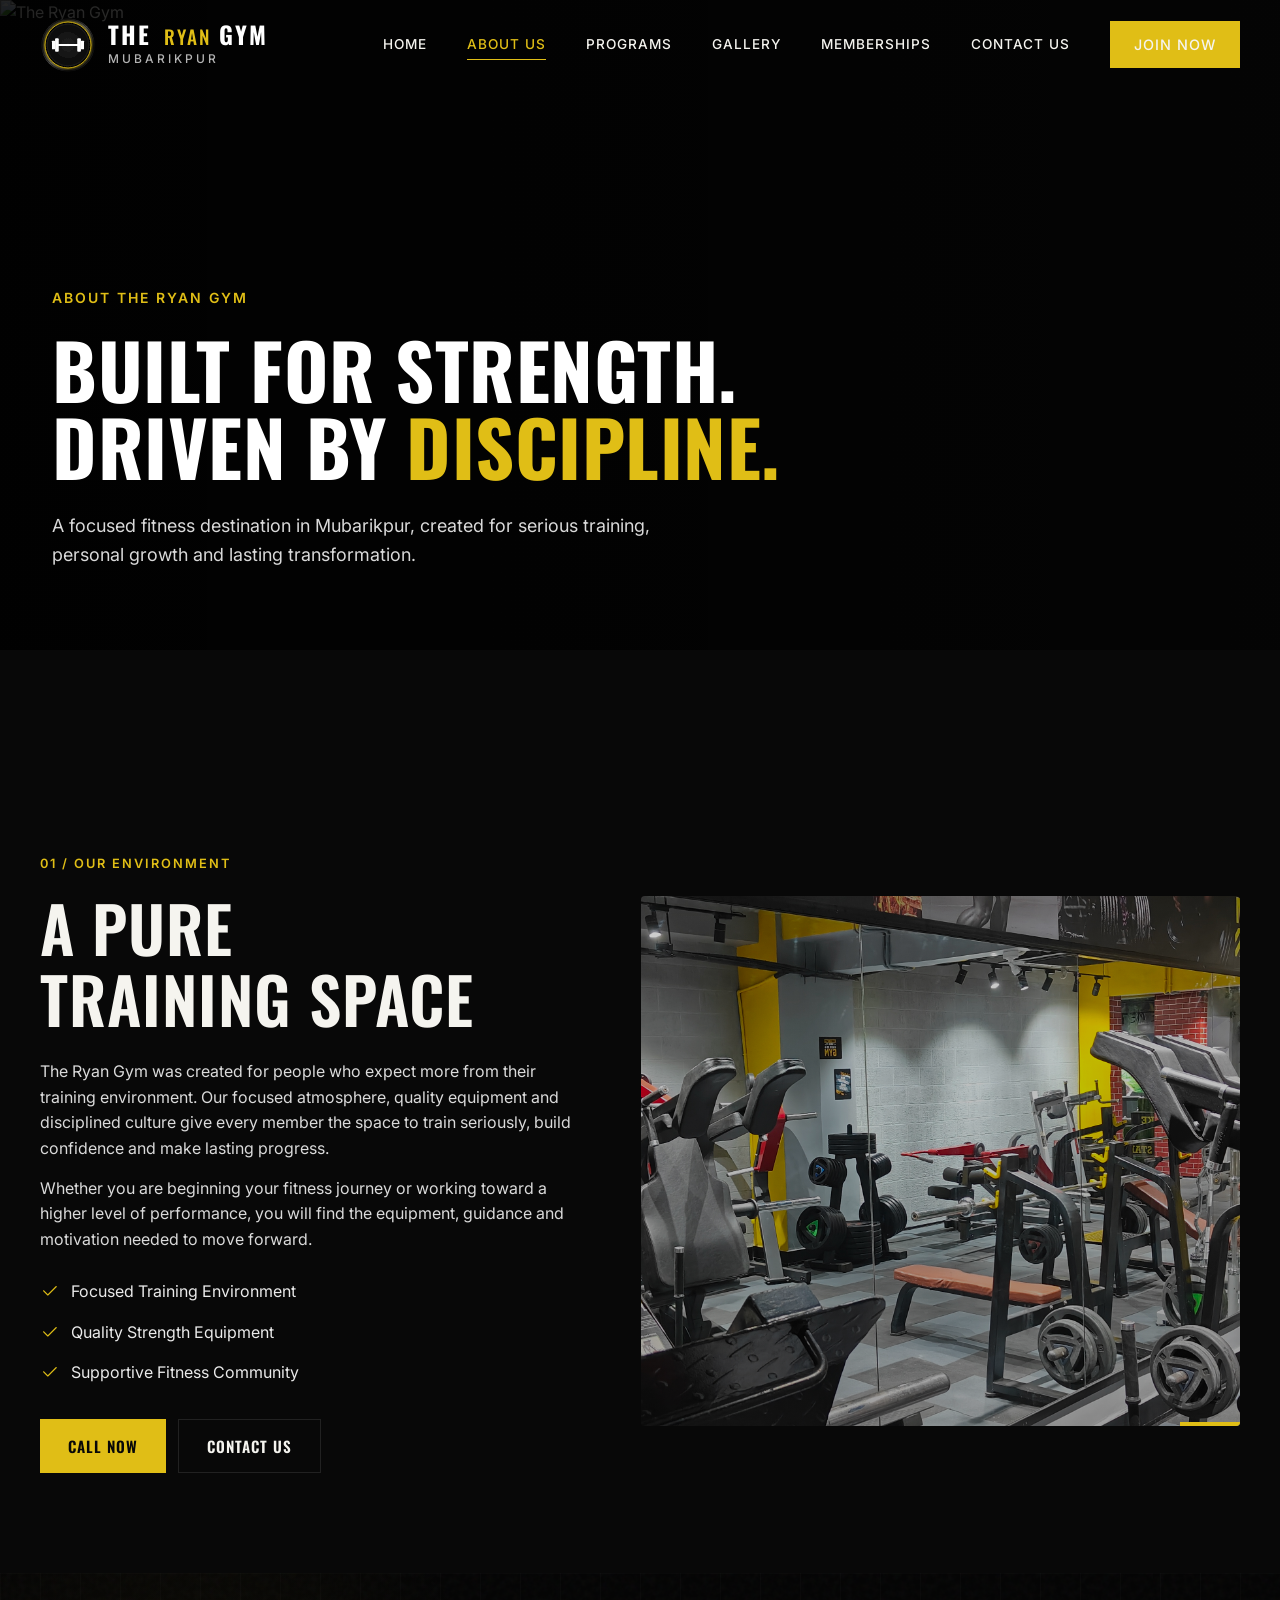
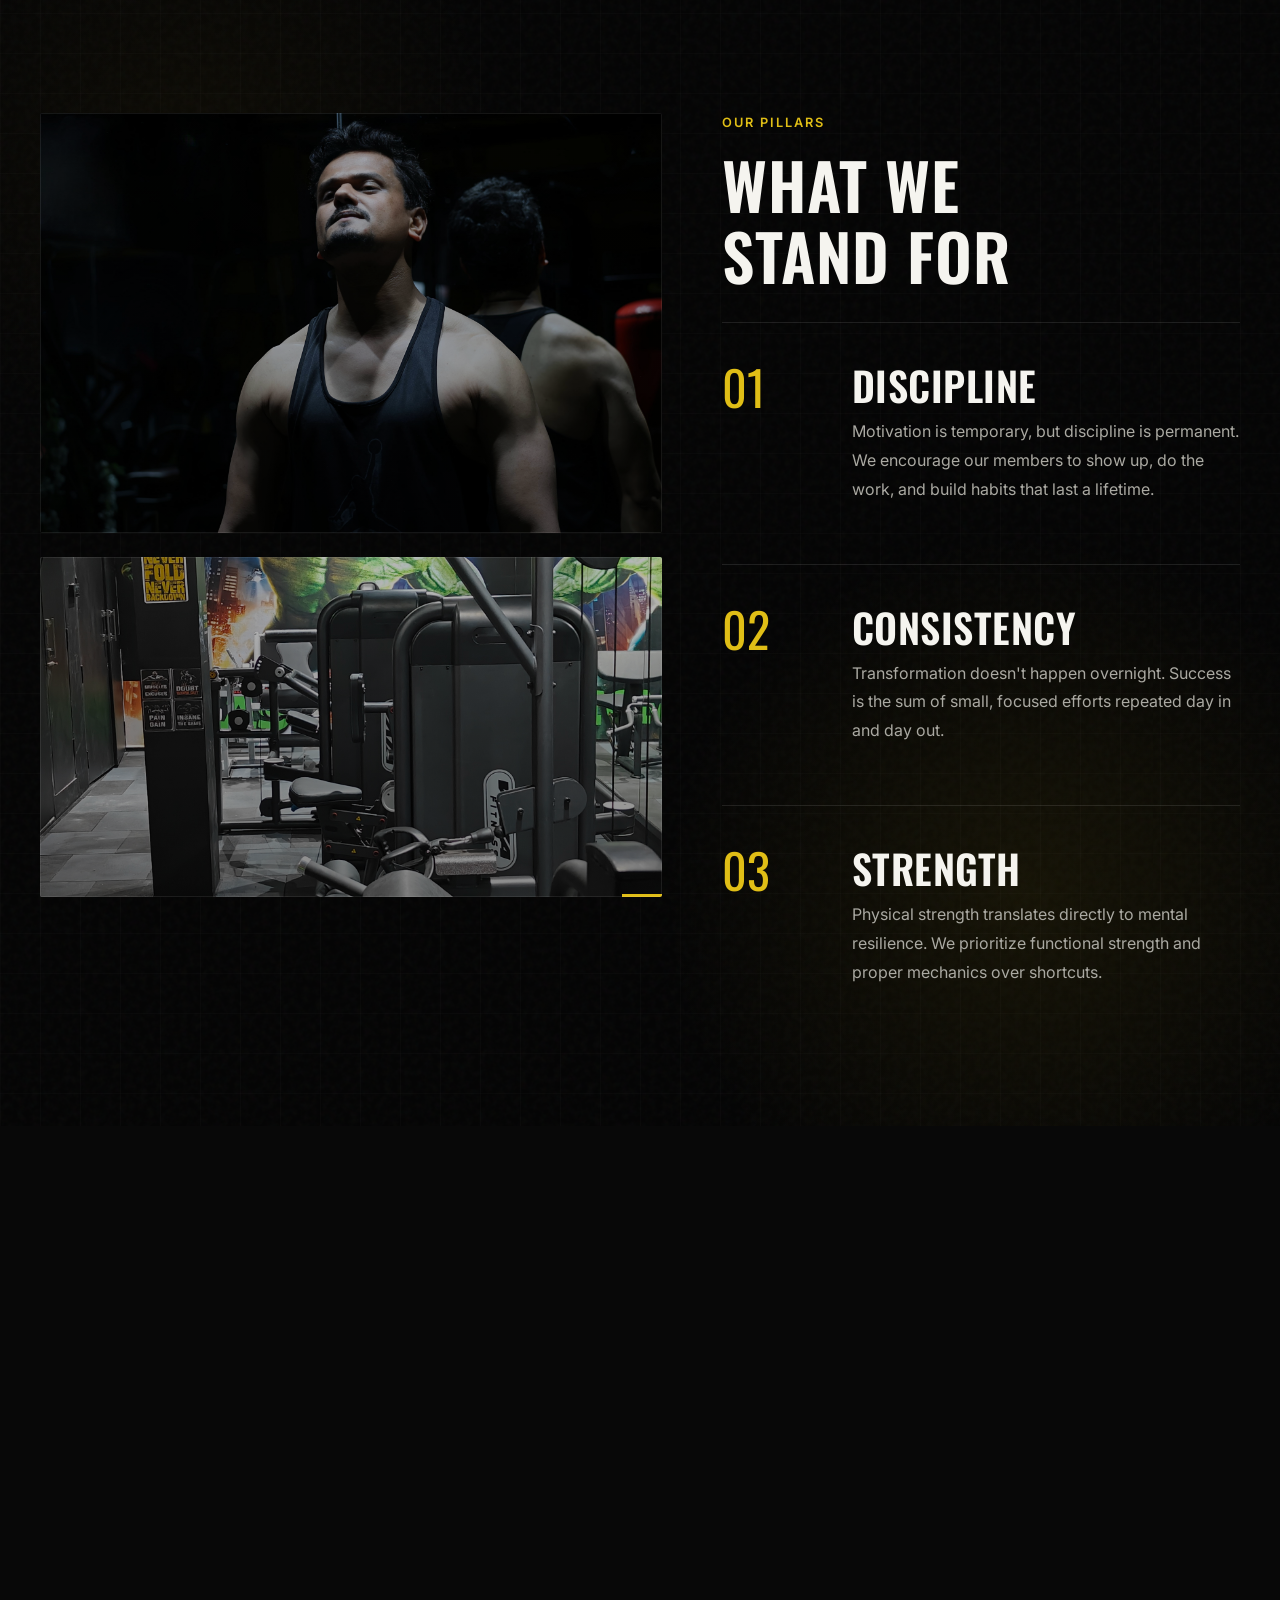
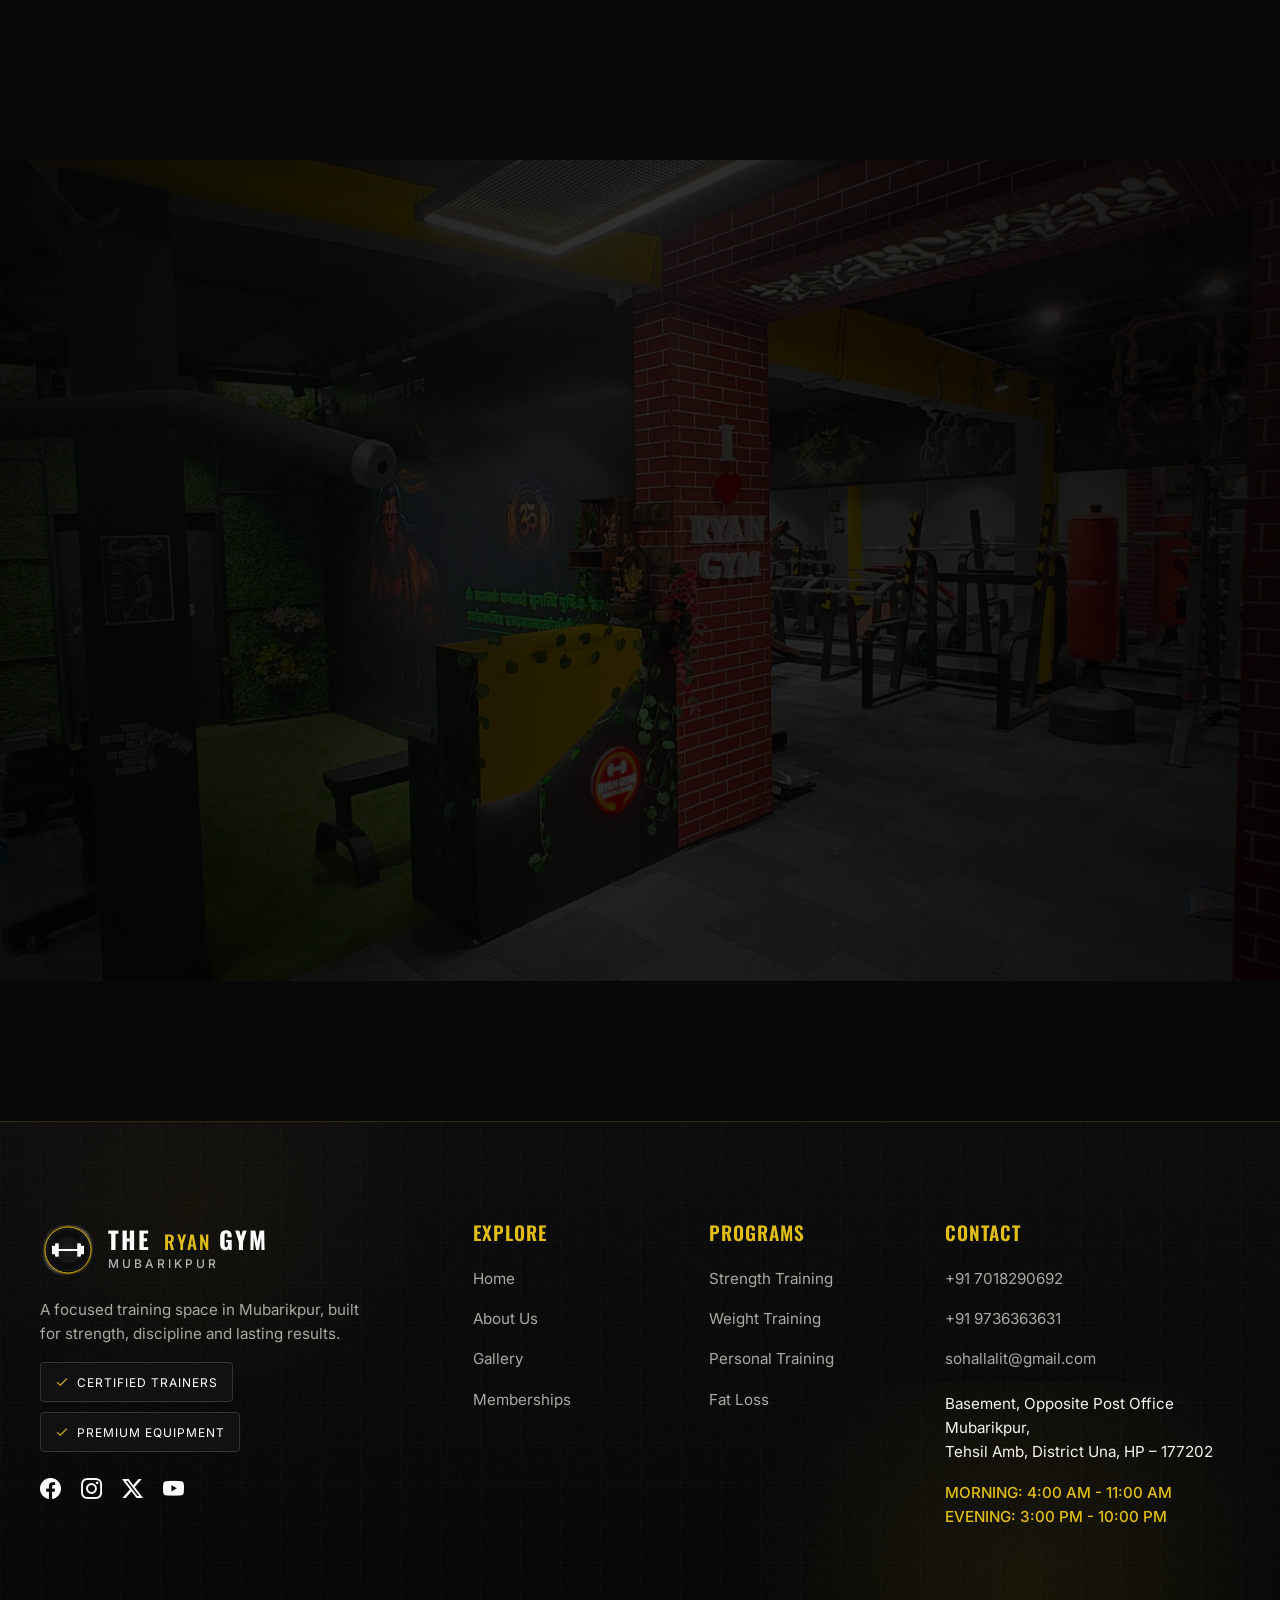
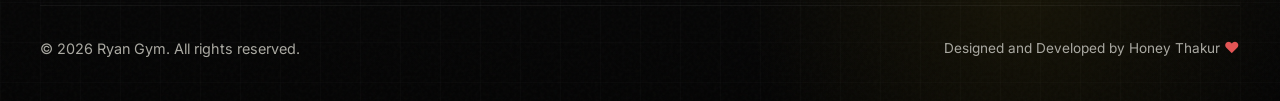
==== about.html @ 45529470 "Done" ====
<!DOCTYPE html>
<html lang="en">
<head>
  <meta charset="UTF-8">
  <meta name="viewport" content="width=device-width, initial-scale=1.0">
  <title>About Us | THE RYAN GYM</title>
  <meta name="description" content="Learn about THE RYAN GYM philosophy. We focus on discipline, strength, and providing the best training environment in Mubarikpur.">
  <link rel="stylesheet" href="css/style.css">
  <style>
    /* Intro Section Specifics */
    .intro-section {
      padding: 100px 0;
    }
    .intro-split {
      grid-template-columns: 47fr 53fr;
      gap: 70px;
    }
    .intro-label {
      display: inline-block;
      margin-bottom: 18px;
    }
    .intro-heading {
      margin-bottom: 26px;
    }
    .intro-p1 {
      margin-bottom: 14px;
      color: rgba(255,255,255,0.85);
      line-height: 1.6;
    }
    .intro-p2 {
      margin-bottom: 24px;
      color: rgba(255,255,255,0.85);
      line-height: 1.6;
    }
    .intro-features {
      display: flex;
      flex-direction: column;
      gap: 10px;
      margin-bottom: 30px;
    }
    .feature-item {
      display: flex;
      align-items: center;
      gap: 12px;
      color: #eaeaea;
      font-size: 1rem;
    }
    .feature-icon {
      color: var(--accent-yellow);
      font-size: 1.2rem;
    }
    .intro-cta {
      display: flex;
      gap: 12px;
    }
    .intro-cta .btn {
      padding: 14px 28px;
      font-size: 0.95rem;
    }
    
    .intro-image-wrapper {
      position: relative;
      width: 100%;
      height: 530px; /* Ensures visual balance with left content */
      border-radius: 4px;
      overflow: hidden;
    }
    .intro-image-overlay {
      position: absolute; top: 0; left: 0; width: 100%; height: 100%;
      background: linear-gradient(rgba(0,0,0,0.18), rgba(0,0,0,0.38));
      z-index: 1;
    }
    .intro-img {
      width: 100%; height: 100%;
      object-fit: cover;
      object-position: center;
      position: relative;
      z-index: 0;
    }
    .intro-image-accent {
      position: absolute; bottom: 0; right: 0;
      width: 60px; height: 4px;
      background: var(--accent-yellow);
      z-index: 2;
    }
    
    @media (max-width: 992px) {
      .intro-split { grid-template-columns: 1fr 1fr; gap: 40px; }
      .intro-image-wrapper { height: 400px; }
    }
    @media (max-width: 768px) {
      .intro-split { grid-template-columns: 1fr; }
      .intro-image-wrapper { height: 280px; }
      .intro-cta { flex-direction: column; }
      .intro-cta .btn { width: 100%; text-align: center; }
    }

    .phil-top-img { height: 420px; }
    .phil-bottom-img { height: 340px; }
    
    .timing-premium-panel {
      background: rgba(8, 8, 8, 0.65);
      backdrop-filter: blur(12px);
      -webkit-backdrop-filter: blur(12px);
      border: 1px solid rgba(255, 255, 255, 0.08);
      border-radius: 4px;
      padding: 80px 70px;
      text-align: center;
      box-shadow: 0 30px 60px rgba(0,0,0,0.8);
      position: relative;
    }
    .timing-premium-panel::before {
      content: '';
      position: absolute;
      top: 50%; left: 50%;
      transform: translate(-50%, -50%);
      width: 80%; height: 80%;
      background: radial-gradient(circle, rgba(234, 191, 38, 0.08) 0%, transparent 60%);
      pointer-events: none;
      z-index: -1;
    }
    
    @media (max-width: 992px) {
      .phil-top-img { height: 320px; }
      .phil-bottom-img { height: 260px; }
      .timing-premium-panel { padding: 60px 40px; }
    }
    @media (max-width: 768px) {
      .phil-top-img { height: 280px; }
      .phil-bottom-img { height: 240px; }
      .timing-premium-panel { padding: 45px 25px; }
    }
    
    .philosophy-list {
      display: flex;
      flex-direction: column;
      gap: 60px;
    }
    .phil-item {
      display: grid;
      grid-template-columns: 100px 1fr;
      gap: 30px;
      border-top: 1px solid var(--border-muted);
      padding-top: 40px;
    }
    .phil-number {
      font-family: var(--font-heading);
      font-size: 3rem;
      color: var(--accent-yellow);
      line-height: 1;
    }
    
    .timing-panel {
      background-color: var(--bg-elevated);
      padding: 60px;
      border: 1px solid var(--border-muted);
      text-align: center;
    }
    .timing-row {
      display: flex;
      justify-content: space-between;
      border-bottom: 1px solid rgba(255,255,255,0.05);
      padding: 20px 0;
      font-size: 1.2rem;
    }
    .timing-row:last-child { border-bottom: none; }
    
    
    
    
  </style>
  <link rel="stylesheet" href="https://cdn.jsdelivr.net/npm/bootstrap-icons@1.11.3/font/bootstrap-icons.min.css">
</head>
<body>

  <!-- Header -->
  <div id="site-header"></div>

    <!-- Page Hero -->
  <section class="page-hero">
    <img src="assets/images/gym-image-12.JPG" alt="The Ryan Gym" class="page-hero-bg" fetchpriority="high">
    <div class="page-hero-overlay"></div>
    <div class="container reveal page-hero-content">
      <span class="page-hero-label">ABOUT THE RYAN GYM</span>
      <h1 class="page-hero-heading">BUILT FOR STRENGTH.<br>DRIVEN BY <span style="color: var(--accent-yellow);">DISCIPLINE.</span></h1>
      <p class="page-hero-desc">A focused fitness destination in Mubarikpur, created for serious training, personal growth and lasting transformation.</p>
    </div>
  </section>

  <!-- Introduction Split -->
  <section class="section intro-section">
    <div class="container split-layout intro-split">
      <div class="split-content reveal">
        <span class="label-small intro-label">01 / OUR ENVIRONMENT</span>
        <h2 class="heading-lg intro-heading">A PURE<br>TRAINING SPACE</h2>
        <p class="text-body intro-p1">The Ryan Gym was created for people who expect more from their training environment. Our focused atmosphere, quality equipment and disciplined culture give every member the space to train seriously, build confidence and make lasting progress.</p>
        <p class="text-body intro-p2">Whether you are beginning your fitness journey or working toward a higher level of performance, you will find the equipment, guidance and motivation needed to move forward.</p>
        
        <div class="intro-features">
          <div class="feature-item"><i class="bi bi-check2 feature-icon"></i> Focused Training Environment</div>
          <div class="feature-item"><i class="bi bi-check2 feature-icon"></i> Quality Strength Equipment</div>
          <div class="feature-item"><i class="bi bi-check2 feature-icon"></i> Supportive Fitness Community</div>
        </div>
        
        <div class="intro-cta">
          <a href="tel:+917018290692" class="btn btn-primary">CALL NOW</a>
          <a href="contact.html" class="btn btn-outline">CONTACT US</a>
        </div>
      </div>
      <div class="split-image reveal reveal-delay-1 intro-image-wrapper">
        <div class="intro-image-overlay"></div>
        <img src="assets/images/gym-image-45.jpg" alt="The Ryan Gym Interior" class="editorial-img intro-img" loading="lazy">
        <div class="intro-image-accent"></div>
      </div>
    </div>
  </section>

  <!-- Philosophy -->
  <section class="section bg-secondary" style="position: relative; overflow: hidden; background-color: #030303;">
    <!-- Abstract Animated Background -->
    <div class="footer-bg-anim" style="z-index: 0;">
      <div class="footer-glow-1"></div>
      <div class="footer-glow-2"></div>
      <div class="footer-grid-overlay"></div>
      <div class="footer-noise"></div>
    </div>
    <div class="container" style="position: relative; z-index: 10;">
      <div class="split-layout reverse">
        <div class="split-content reveal">
          <span class="label-small">OUR PILLARS</span>
          <h2 class="heading-lg">WHAT WE<br>STAND FOR</h2>
          
          <div class="philosophy-list">
            <div class="phil-item">
              <div class="phil-number">01</div>
              <div>
                <h3 class="heading-md" style="margin-bottom: 10px;">DISCIPLINE</h3>
                <p class="text-body">Motivation is temporary, but discipline is permanent. We encourage our members to show up, do the work, and build habits that last a lifetime.</p>
              </div>
            </div>
            
            <div class="phil-item">
              <div class="phil-number">02</div>
              <div>
                <h3 class="heading-md" style="margin-bottom: 10px;">CONSISTENCY</h3>
                <p class="text-body">Transformation doesn't happen overnight. Success is the sum of small, focused efforts repeated day in and day out.</p>
              </div>
            </div>
            
            <div class="phil-item">
              <div class="phil-number">03</div>
              <div>
                <h3 class="heading-md" style="margin-bottom: 10px;">STRENGTH</h3>
                <p class="text-body">Physical strength translates directly to mental resilience. We prioritize functional strength and proper mechanics over shortcuts.</p>
              </div>
            </div>
          </div>
        </div>
        
        <div class="split-image reveal reveal-delay-1" style="align-self: start; display: flex; flex-direction: column; gap: 24px;">
          <!-- Top Image -->
          <div class="phil-top-img" style="position: relative; border-radius: 2px; overflow: hidden; width: 100%;">
            <div style="position: absolute; top: 0; left: 0; width: 100%; height: 100%; background: linear-gradient(rgba(0, 0, 0, 0.28), rgba(0, 0, 0, 0.45)); z-index: 1;"></div>
            <img src="assets/images/gym-image-30.jpg" alt="Member Training" style="width: 100%; height: 100%; object-fit: cover; object-position: center 20%; position: absolute; top: 0; left: 0; z-index: 0;">
            <!-- Subtle accent border -->
            <div style="position: absolute; top: 0; left: 0; width: 100%; height: 100%; border: 1px solid rgba(255,255,255,0.08); z-index: 2; pointer-events: none;"></div>
          </div>
          
          <!-- Bottom Image -->
          <div class="phil-bottom-img" style="position: relative; border-radius: 2px; overflow: hidden; width: 100%;">
            <div style="position: absolute; top: 0; left: 0; width: 100%; height: 100%; background: linear-gradient(rgba(0, 0, 0, 0.28), rgba(0, 0, 0, 0.45)); z-index: 1;"></div>
            <img src="assets/images/gym-image-68.jpg" alt="Premium Gym Equipment" style="width: 100%; height: 100%; object-fit: cover; object-position: center; position: absolute; top: 0; left: 0; z-index: 0;">
            <!-- Subtle accent line -->
            <div style="position: absolute; bottom: 0; right: 0; width: 40px; height: 3px; background: var(--accent-yellow); z-index: 2;"></div>
            <!-- Subtle accent border -->
            <div style="position: absolute; top: 0; left: 0; width: 100%; height: 100%; border: 1px solid rgba(255,255,255,0.08); z-index: 2; pointer-events: none;"></div>
          </div>
        </div>
      </div>
    </div>
  </section>

  <!-- Environment -->
  <section class="section">
    <div class="container split-layout">
      <div class="split-image reveal">
        <img src="assets/images/gym-image-53.jpg" alt="Equipment and Environment" class="editorial-img" loading="lazy">
      </div>
      <div class="split-content reveal reveal-delay-1">
        <span class="label-small">THE FACILITY</span>
        <h2 class="heading-lg">BUILT FOR<br>RESULTS</h2>
        <p class="text-body">Whether you are a beginner learning the basics or an experienced athlete pushing your limits, you will find the right support, heavy-duty equipment, and respect here.</p>
        <p class="text-body">Our floors are organized intuitively to separate heavy lifting zones from cardio and functional areas, ensuring you always have the space you need to execute your routine.</p>
      </div>
    </div>
  </section>

  <!-- Timings & Contact -->
  <section class="section" style="position: relative; padding: 120px 0; overflow: hidden; display: flex; align-items: center;">
    <!-- Cinematic Background -->
    <div style="position: absolute; top: 0; left: 0; width: 100%; height: 100%; z-index: 0;">
      <div style="position: absolute; top: 0; left: 0; width: 100%; height: 100%; background: linear-gradient(90deg, rgba(0, 0, 0, 0.85) 0%, rgba(0, 0, 0, 0.65) 50%, rgba(0, 0, 0, 0.85) 100%), rgba(0,0,0,0.45); z-index: 1;"></div>
      <img src="assets/images/gym-image-60.jpg" alt="Ryan Gym Atmosphere" style="width: 100%; height: 100%; object-fit: cover; object-position: center; position: relative; z-index: 0;">
    </div>
    
    <div class="container reveal" style="position: relative; z-index: 10; max-width: 850px;">
      <div class="timing-premium-panel">
        <span class="label-small" style="color: var(--accent-yellow); margin-bottom: 16px; display: inline-block;">VISIT US</span>
        <h2 class="heading-lg" style="color: #ffffff; margin-bottom: 45px; text-transform: uppercase;">OPENING HOURS</h2>
        
        <div style="max-width: 540px; margin: 0 auto 45px;">
          <div class="timing-row" style="border-bottom: 1px solid rgba(255,255,255,0.12); padding: 22px 0;">
            <span style="color: rgba(255,255,255,0.7); font-size: 0.95rem; font-weight: 500; letter-spacing: 1.5px; text-transform: uppercase;">MORNING SESSION</span>
            <span style="font-family: var(--font-heading); color: #ffffff; font-size: 1.35rem; letter-spacing: 1px; font-weight: 600;">4:00 AM — 11:00 AM</span>
          </div>
          <div class="timing-row" style="border-bottom: none; padding: 22px 0;">
            <span style="color: rgba(255,255,255,0.7); font-size: 0.95rem; font-weight: 500; letter-spacing: 1.5px; text-transform: uppercase;">EVENING SESSION</span>
            <span style="font-family: var(--font-heading); color: #ffffff; font-size: 1.35rem; letter-spacing: 1px; font-weight: 600;">3:00 PM — 10:00 PM</span>
          </div>
        </div>
        
        <div style="display: flex; gap: 16px; justify-content: center; flex-wrap: wrap;">
          <a href="contact.html" class="btn btn-primary" style="text-transform: uppercase; padding: 15px 32px;">GET DIRECTIONS</a>
          <a href="tel:+917018290692" class="btn btn-outline" style="text-transform: uppercase; padding: 15px 32px;">CALL NOW</a>
        </div>
      </div>
    </div>
  </section>

  <!-- Footer -->
  <div id="site-footer" style="margin-top: 140px;"></div>

  <script src="js/script.js"></script>
  <script src="assets/js/layout.js"></script>
</body>
</html>
---- css/style.css ----
@import url('https://fonts.googleapis.com/css2?family=Inter:wght@300;400;500;600&family=Oswald:wght@500;600;700&display=swap');

:root {
  /* Premium Dark Palette */
  --bg-primary: #080808;
  --bg-secondary: #111111;
  --bg-elevated: #181818;
  
  --accent-yellow: #E0BE16;
  --accent-yellow-hover: #c4a613;
  
  --text-primary: #F5F4EF;
  --text-secondary: #AAA9A2;
  
  --border-muted: rgba(255, 255, 255, 0.10);
  
  /* Typography */
  --font-heading: 'Oswald', sans-serif;
  --font-body: 'Inter', sans-serif;
  
  /* Spacing */
  --container-width: 1400px; /* Wider for editorial feel */
  --header-height: 90px;
  
  /* Transitions */
  --transition-fast: 0.2s ease;
  --transition-normal: 0.4s cubic-bezier(0.25, 1, 0.5, 1); /* Smoother premium feel */
  --transition-slow: 0.8s cubic-bezier(0.25, 1, 0.5, 1);
}

/* Reset */
* { margin: 0; padding: 0; box-sizing: border-box; }
html { scroll-behavior: smooth; }

body {
  font-family: var(--font-body);
  background-color: var(--bg-primary);
  color: var(--text-primary);
  line-height: 1.6;
  -webkit-font-smoothing: antialiased;
  -moz-osx-font-smoothing: grayscale;
  overflow-x: hidden;
}

h1, h2, h3, h4, h5, h6 {
  font-family: var(--font-heading);
  text-transform: uppercase;
  line-height: 1.1;
  font-weight: 600;
  letter-spacing: 0.5px;
}

a { text-decoration: none; color: inherit; transition: color var(--transition-fast); }
ul { list-style: none; }
img { max-width: 100%; display: block; }

/* Layout Utilities */
.container {
  max-width: var(--container-width);
  margin: 0 auto;
  padding: 0 40px;
}
@media (max-width: 768px) { .container { padding: 0 24px; } }

.section { padding: 140px 0; }
@media (max-width: 768px) { .section { padding: 80px 0; } }

.bg-secondary { background-color: var(--bg-secondary); }
.bg-elevated { background-color: var(--bg-elevated); }

.text-accent { color: var(--accent-yellow); }

/* Typography Hierarchy */
.heading-xl { font-size: 6rem; letter-spacing: 1px; }
.heading-lg { font-size: 4rem; letter-spacing: 1px; margin-bottom: 2rem; }
.heading-md { font-size: 2.5rem; margin-bottom: 1.5rem; }
.heading-sm { font-size: 1.5rem; margin-bottom: 1rem; color: var(--accent-yellow); letter-spacing: 1px; }

.text-lead { font-size: 1.2rem; color: var(--text-secondary); max-width: 600px; margin-bottom: 2rem; line-height: 1.8; }
.text-body { font-size: 1rem; color: var(--text-secondary); line-height: 1.8; }

.label-small {
  font-family: var(--font-body);
  font-size: 0.8rem;
  text-transform: uppercase;
  letter-spacing: 2px;
  color: var(--accent-yellow);
  display: block;
  margin-bottom: 1rem;
  font-weight: 600;
}

@media (max-width: 992px) {
  .heading-xl { font-size: 4.5rem; }
  .heading-lg { font-size: 3rem; }
}
@media (max-width: 768px) {
  .heading-xl { font-size: 3.5rem; }
  .heading-lg { font-size: 2.5rem; }
  .heading-md { font-size: 2rem; }
}

/* Editorial Split Layout */
.split-layout {
  display: grid;
  grid-template-columns: 1fr 1.2fr; /* Asymmetric */
  gap: 60px;
  align-items: center;
}
.split-layout.reverse { grid-template-columns: 1.2fr 1fr; }
.split-layout.reverse .split-content { order: 2; }
.split-layout.reverse .split-image { order: 1; }

@media (max-width: 992px) {
  .split-layout, .split-layout.reverse {
    grid-template-columns: 1fr;
    gap: 40px;
  }
  .split-layout.reverse .split-content,
  .split-layout.reverse .split-image { order: initial; }
}

.editorial-img {
  width: 100%;
  height: 100%;
  object-fit: cover;
  border-radius: 0; /* Sharp, premium feel */
}

/* Buttons */
.btn {
  display: inline-flex;
  align-items: center;
  justify-content: center;
  padding: 16px 36px;
  font-family: var(--font-heading);
  font-size: 1.1rem;
  font-weight: 600;
  text-transform: uppercase;
  letter-spacing: 1px;
  cursor: pointer;
  transition: all var(--transition-fast);
  border: none;
  border-radius: 0; /* Sharp edges */
}

.btn-primary {
  background-color: var(--accent-yellow);
  color: var(--bg-primary);
}
.btn-primary:hover {
  background-color: var(--accent-yellow-hover);
  transform: translateY(-2px);
}

.btn-outline {
  background-color: transparent;
  color: var(--text-primary);
  border: 1px solid var(--border-muted);
}
.btn-outline:hover {
  border-color: var(--accent-yellow);
  color: var(--accent-yellow);
}

.btn-link {
  display: inline-flex;
  align-items: center;
  font-family: var(--font-heading);
  font-size: 1.1rem;
  text-transform: uppercase;
  color: var(--text-primary);
  letter-spacing: 1px;
  position: relative;
  padding-bottom: 5px;
}
.btn-link::after {
  content: '';
  position: absolute;
  bottom: 0; left: 0; width: 0; height: 1px;
  background-color: var(--accent-yellow);
  transition: width var(--transition-normal);
}
.btn-link:hover { color: var(--accent-yellow); }
.btn-link:hover::after { width: 100%; }

/* Header */
.header {
  position: fixed;
  top: 0; left: 0; width: 100%; height: var(--header-height);
  z-index: 1000;
  transition: background-color var(--transition-normal), border-bottom var(--transition-normal);
  background-color: transparent;
  border-bottom: 1px solid transparent;
}
.header.scrolled {
  background-color: var(--bg-secondary);
  border-bottom: 1px solid var(--border-muted);
}

.header .container {
  display: flex; justify-content: space-between; align-items: center; height: 100%;
}

.logo {
  font-family: var(--font-heading);
  font-size: 1.8rem;
  color: var(--text-primary);
  letter-spacing: 2px;
}
.logo span { color: var(--text-secondary); font-weight: 500; font-size: 1.2rem; margin-left: 5px; }

.nav-links { display: flex; gap: 2.5rem; align-items: center; }
.nav-links a {
  font-family: var(--font-body);
  font-size: 0.85rem;
  font-weight: 500;
  text-transform: uppercase;
  letter-spacing: 1px;
  color: var(--text-primary);
  position: relative;
  transition: color var(--transition-fast);
}
.nav-links a:hover, .nav-links a.active { color: var(--accent-yellow); }
.nav-links a::after {
  content: ''; position: absolute; bottom: -5px; left: 0; width: 0; height: 1px;
  background-color: var(--accent-yellow); transition: width var(--transition-fast);
}
.nav-links a.active::after, .nav-links a:not(.btn):hover::after { width: 100%; }
.nav-links a.btn::after { display: none; }

/* Mobile Menu Icon */
.hamburger {
  display: none;
  background: none; border: none; cursor: pointer; padding: 10px;
}
.hamburger-line {
  display: block; width: 25px; height: 2px; background-color: #fff; margin: 5px 0; transition: all 0.3s ease;
}

/* Header & Logo specific overrides (Shared) */
.header.scrolled {
  background-image: linear-gradient(rgba(8,8,8,0.96), rgba(8,8,8,0.96)), url('../assets/images/gym-image-80.jpg');
  background-size: cover;
  background-position: center;
  border-bottom: 1px solid rgba(224, 190, 22, 0.1); /* Subtle yellow hint */
}

.logo {
  display: flex;
  align-items: center;
  gap: 12px;
}
.logo-badge {
  width: 56px;
  height: 56px;
  object-fit: contain;
}
.logo-text-wrapper {
  display: flex;
  flex-direction: column;
  justify-content: center;
}
.logo-text {
  font-size: 1.5rem;
  letter-spacing: 2px;
  font-weight: 700;
  color: #FFF;
  text-transform: uppercase;
  line-height: 1.1;
}
.logo-text span {
  color: var(--accent-yellow);
}
.logo-subtext {
  font-family: var(--font-body);
  font-size: 0.75rem;
  color: #b3b3b3;
  letter-spacing: 3px;
  text-transform: uppercase;
  font-weight: 500;
  margin-top: 2px;
}

@media (max-width: 992px) {
  .logo-badge { width: 50px; height: 50px; }
  .logo-text { font-size: 1.3rem; }
  .logo-subtext { font-size: 0.7rem; }
}
@media (max-width: 576px) {
  .logo-badge { width: 46px; height: 46px; }
  .logo-text { font-size: 1.1rem; }
  .logo-subtext { font-size: 0.65rem; }
}

@media (max-width: 1024px) {
  .nav-links {
    position: fixed; top: 0; right: -100%; width: 100%; max-width: 400px; height: 100vh;
    background-color: var(--bg-secondary); border-left: 1px solid var(--border-muted);
    flex-direction: column; justify-content: center; align-items: flex-start; padding: 40px;
    transition: right var(--transition-normal);
  }
  .nav-links.active { right: 0; }
  .hamburger { display: block; }
  .hamburger.active .line1 { transform: rotate(45deg) translate(5px, 5px); }
  .hamburger.active .line2 { opacity: 0; }
  .hamburger.active .line3 { transform: rotate(-45deg) translate(5px, -5px); }
}

/* Animations */
@media (prefers-reduced-motion: no-preference) {
  .reveal {
    opacity: 0;
    transform: translateY(30px);
    transition: opacity var(--transition-slow), transform var(--transition-slow);
  }
  .reveal.active { opacity: 1; transform: translateY(0); }
  
  .reveal-delay-1 { transition-delay: 0.1s; }
  .reveal-delay-2 { transition-delay: 0.2s; }
  .reveal-delay-3 { transition-delay: 0.3s; }
}

/* Footer */
/* Footer */
.footer {
  position: relative;
  overflow: hidden;
  padding: 100px 0 40px;
  border-top: 1px solid rgba(224, 190, 22, 0.2);
  background: linear-gradient(to bottom, #0a0a0a, #030303);
}

/* Animated Abstract Background */
.footer-bg-anim {
  position: absolute;
  top: 0; left: 0; width: 100%; height: 100%;
  z-index: 1;
  pointer-events: none;
}
.footer-glow-1 {
  position: absolute;
  bottom: -15%; right: -10%;
  width: 60%; height: 70%;
  background: radial-gradient(circle, rgba(224, 190, 22, 0.08) 0%, transparent 65%);
  animation: glowMove1 18s ease-in-out infinite alternate;
}
.footer-glow-2 {
  position: absolute;
  top: -15%; left: -10%;
  width: 50%; height: 60%;
  background: radial-gradient(circle, rgba(160, 130, 20, 0.06) 0%, transparent 65%);
  animation: glowMove2 22s ease-in-out infinite alternate;
}
.footer-grid-overlay {
  position: absolute;
  top: 0; left: 0; width: 100%; height: 100%;
  background-image: linear-gradient(rgba(255, 255, 255, 0.015) 1px, transparent 1px),
                    linear-gradient(90deg, rgba(255, 255, 255, 0.015) 1px, transparent 1px);
  background-size: 40px 40px;
}
.footer-noise {
  position: absolute;
  top: 0; left: 0; width: 100%; height: 100%;
  background: url('data:image/svg+xml;utf8,<svg viewBox="0 0 200 200" xmlns="http://www.w3.org/2000/svg"><filter id="noiseFilter"><feTurbulence type="fractalNoise" baseFrequency="0.85" numOctaves="3" stitchTiles="stitch"/></filter><rect width="100%" height="100%" filter="url(%23noiseFilter)" opacity="0.04"/></svg>');
  opacity: 0.8;
}
.footer-vignette {
  position: absolute;
  top: 0; left: 0; width: 100%; height: 100%;
  background: radial-gradient(circle at center, transparent 30%, rgba(0,0,0,0.85) 100%);
}

@keyframes glowMove1 {
  0% { transform: translate(0, 0) scale(1); opacity: 0.7; }
  50% { transform: translate(-10%, -10%) scale(1.1); opacity: 1; }
  100% { transform: translate(-20%, 5%) scale(0.95); opacity: 0.8; }
}
@keyframes glowMove2 {
  0% { transform: translate(0, 0) scale(0.9); opacity: 0.6; }
  50% { transform: translate(10%, 15%) scale(1.05); opacity: 0.9; }
  100% { transform: translate(20%, -5%) scale(1); opacity: 0.7; }
}

@media (prefers-reduced-motion: reduce) {
  .footer-glow-1, .footer-glow-2 {
    animation: none !important;
  }
}
.footer-grid {
  display: grid; grid-template-columns: 2fr 1fr 1fr 1.5fr; gap: 40px; margin-bottom: 60px;
  position: relative; z-index: 2;
}
.footer-col h4 { font-size: 1.2rem; color: var(--accent-yellow); margin-bottom: 1.5rem; letter-spacing: 1px; }
.footer-col p, .footer-col a {
  color: var(--text-secondary); font-size: 0.95rem; margin-bottom: 1rem; display: block; line-height: 1.6;
}
.footer-col a:hover { color: var(--accent-yellow); }

.footer-desc {
  font-size: 16px;
  line-height: 1.65;
  color: #b3b3b3;
  max-width: 320px;
  margin-top: 18px;
  margin-bottom: 22px;
}

/* Trust Badges */
.footer-badges {
  display: flex;
  flex-wrap: wrap;
  gap: 10px;
  margin-bottom: 26px;
}
.footer-badge {
  display: inline-flex;
  align-items: center;
  gap: 8px;
  padding: 0 14px;
  height: 40px;
  background: #111111;
  border: 1px solid #333333;
  border-radius: 4px;
  font-size: 0.75rem;
  color: #fff;
  text-transform: uppercase;
  letter-spacing: 1px;
  transition: all 0.25s ease;
}
.footer-badge:hover {
  border-color: var(--accent-yellow);
  transform: translateY(-2px);
}
.footer-badge svg {
  width: 14px;
  height: 14px;
  fill: var(--accent-yellow);
}

/* Social Icons */
.footer-socials {
  display: flex;
  align-items: center;
  gap: 20px;
  margin-top: 24px;
}

.footer-socials a {
  display: inline-flex;
  align-items: center;
  justify-content: center;
  color: #ffffff;
  text-decoration: none;
  line-height: 1;
  transition: color 0.25s ease, transform 0.25s ease;
}

.footer-socials i {
  font-size: 21px;
  line-height: 1;
  font-style: normal;
}

.footer-socials a:hover {
  color: var(--primary-yellow, #e9c400);
  transform: translateY(-2px);
}

/* Footer Bottom */
.footer-bottom {
  position: relative; z-index: 2;
  border-top: 1px solid rgba(255,255,255,0.05); padding-top: 30px;
  display: flex; justify-content: space-between; align-items: center; color: var(--text-secondary); font-size: 0.9rem;
}
.footer-bottom p { margin-bottom: 0; }
.dev-credit {
  font-size: 0.85rem;
  color: var(--text-secondary);
}
.dev-credit .heart {
  color: #e25555;
  font-size: 0.95rem;
}

@media (max-width: 992px) {
  .footer-grid { grid-template-columns: 1fr 1fr; }
}
@media (max-width: 576px) {
  .footer-grid { grid-template-columns: 1fr; }
  .footer-bottom { flex-direction: column; gap: 15px; text-align: center; }
}

/* GLOBAL INNER PAGE HERO */
.page-hero {
  position: relative;
  min-height: 650px;
  display: flex;
  align-items: flex-end;
  padding-top: calc(90px + 75px);
  padding-bottom: 80px;
  margin-bottom: 100px;
}
.page-hero-bg {
  position: absolute;
  top: 0; left: 0; width: 100%; height: 100%;
  object-fit: cover;
  object-position: center;
  z-index: -2;
}
.page-hero-overlay {
  position: absolute;
  top: 0; left: 0; width: 100%; height: 100%;
  background: linear-gradient(90deg, rgba(0, 0, 0, 0.86) 0%, rgba(0, 0, 0, 0.72) 48%, rgba(0, 0, 0, 0.48) 100%);
  z-index: -1;
}
.page-hero .container {
  padding-left: 52px;
  padding-right: 52px;
}
.page-hero-content {
  max-width: 950px;
  margin: 0;
}
.page-hero-label {
  color: var(--accent-yellow);
  text-transform: uppercase;
  font-size: 14px;
  letter-spacing: 2px;
  margin-bottom: 20px;
  display: inline-block;
  font-weight: 600;
}
.page-hero-heading {
  font-size: 76px;
  line-height: 1.02;
  margin-bottom: 26px;
  font-family: var(--font-heading);
  text-transform: uppercase;
  font-weight: 700;
  color: #fff;
}
.page-hero-desc {
  max-width: 620px;
  color: rgba(255,255,255,0.85);
  font-size: 18px;
  line-height: 1.65;
}

@media (max-width: 992px) {
  .page-hero {
    min-height: 530px;
    padding-top: calc(90px + 60px);
  }
  .page-hero .container {
    padding-left: 36px;
    padding-right: 36px;
  }
  .page-hero-heading { font-size: 56px; line-height: 1.05; }
}

@media (max-width: 768px) {
  .page-hero {
    min-height: 470px;
    padding-top: calc(70px + 45px);
    padding-bottom: 50px;
  }
  .page-hero .container {
    padding-left: 20px;
    padding-right: 20px;
  }
  .page-hero-heading { font-size: 40px; line-height: 1.08; }
  .page-hero-overlay {
    background: linear-gradient(rgba(0, 0, 0, 0.76), rgba(0, 0, 0, 0.82));
  }
}
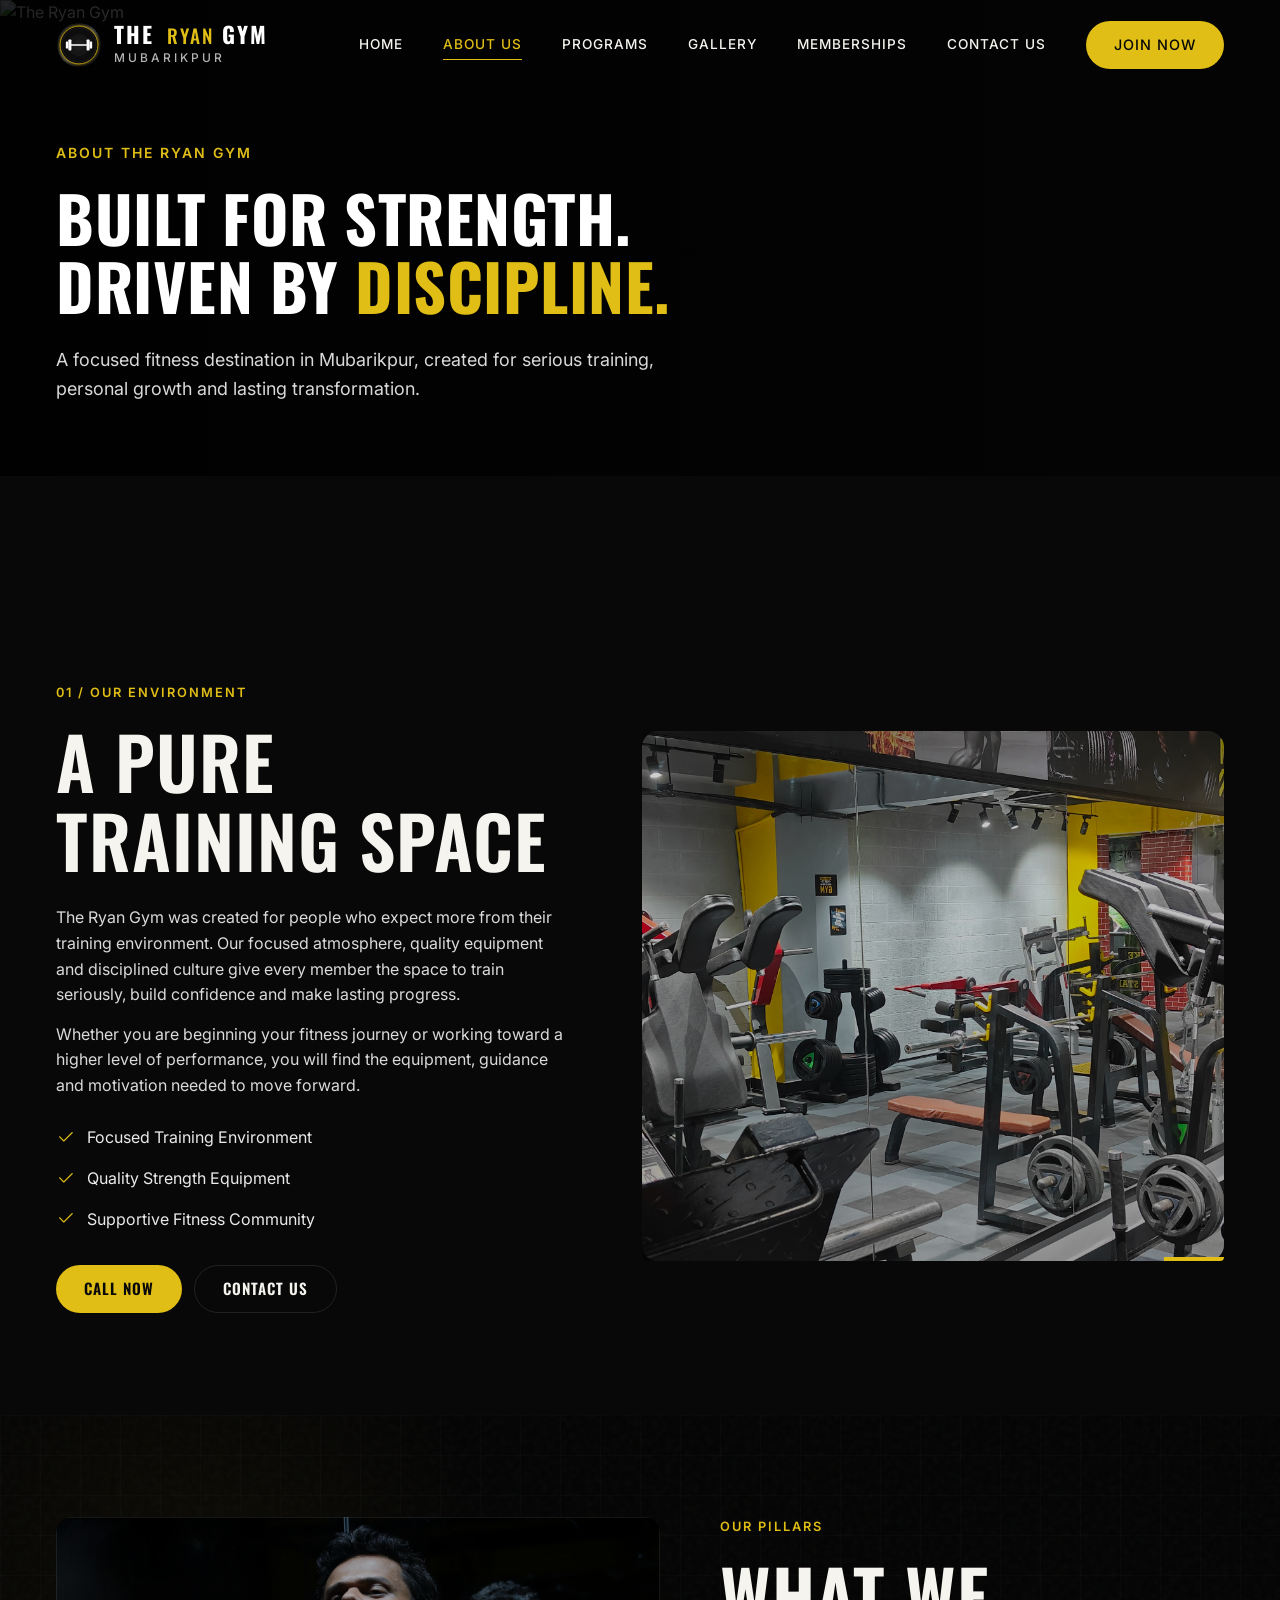
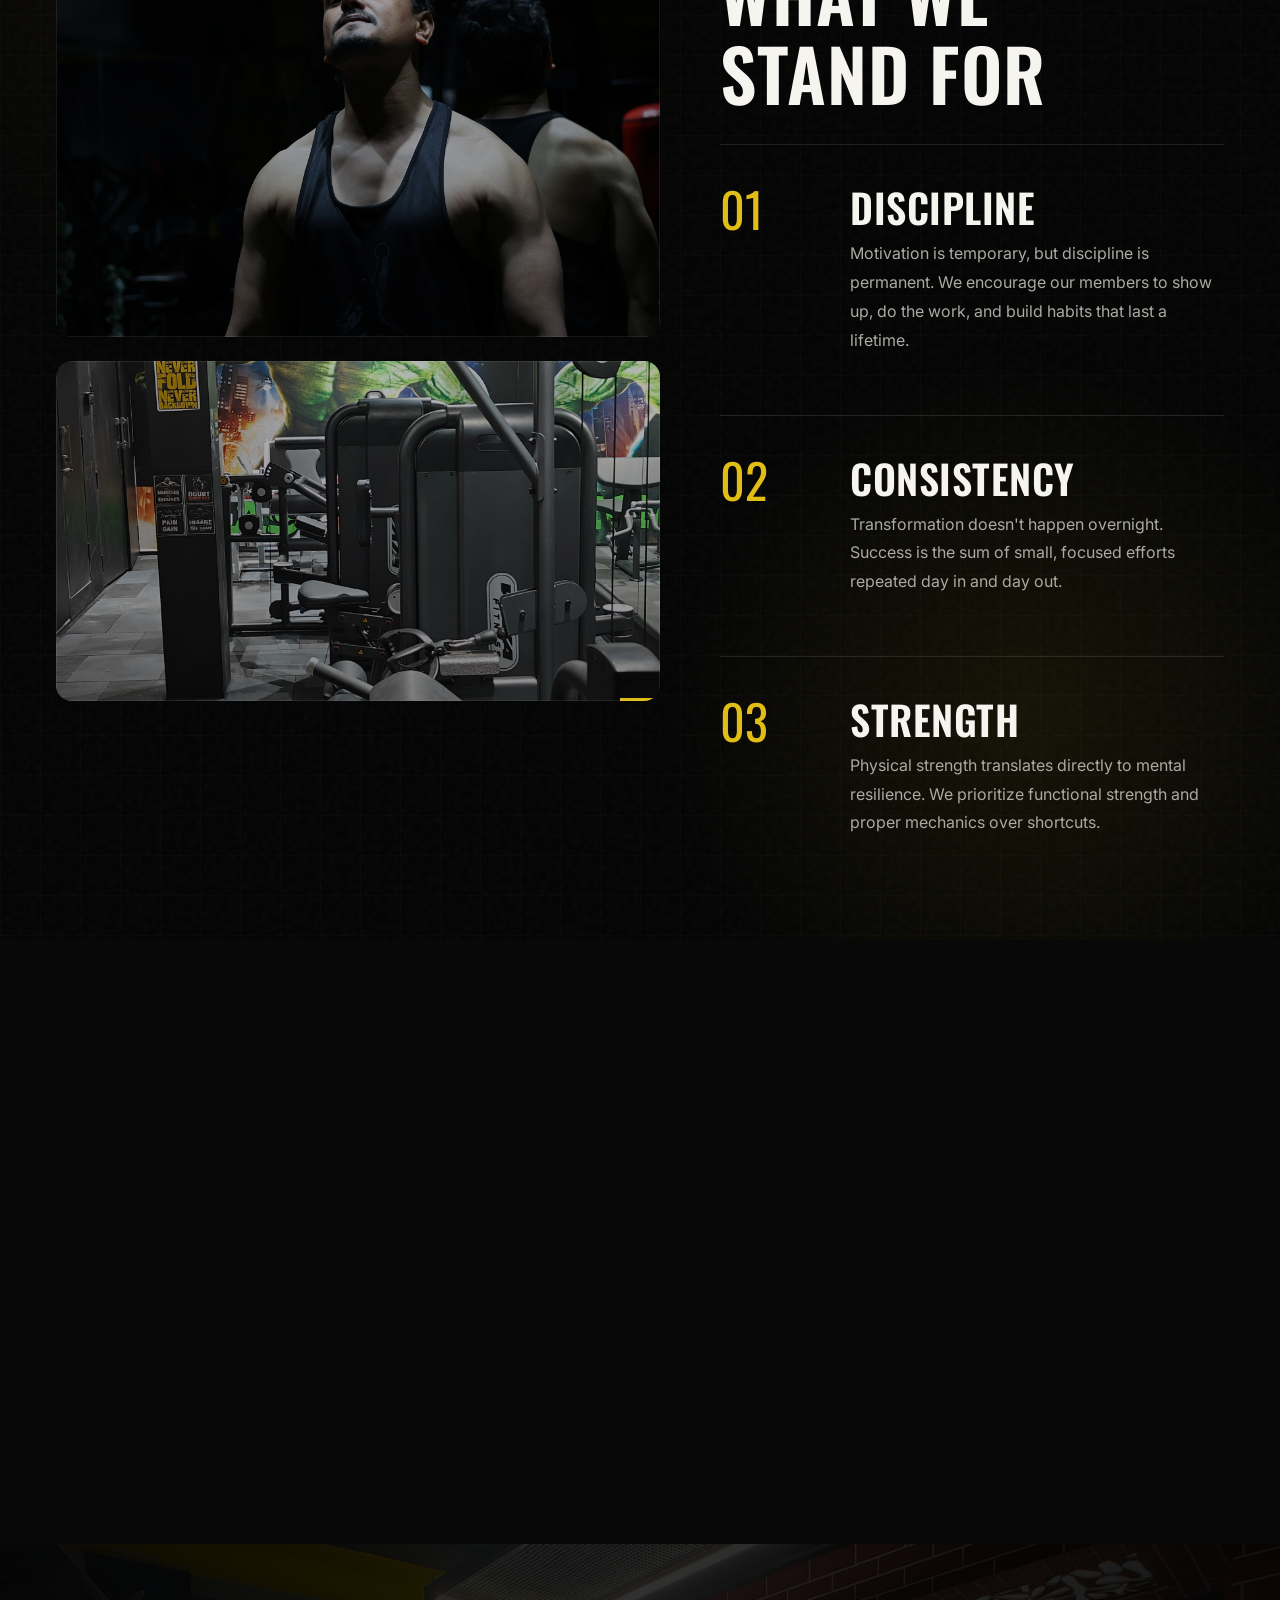
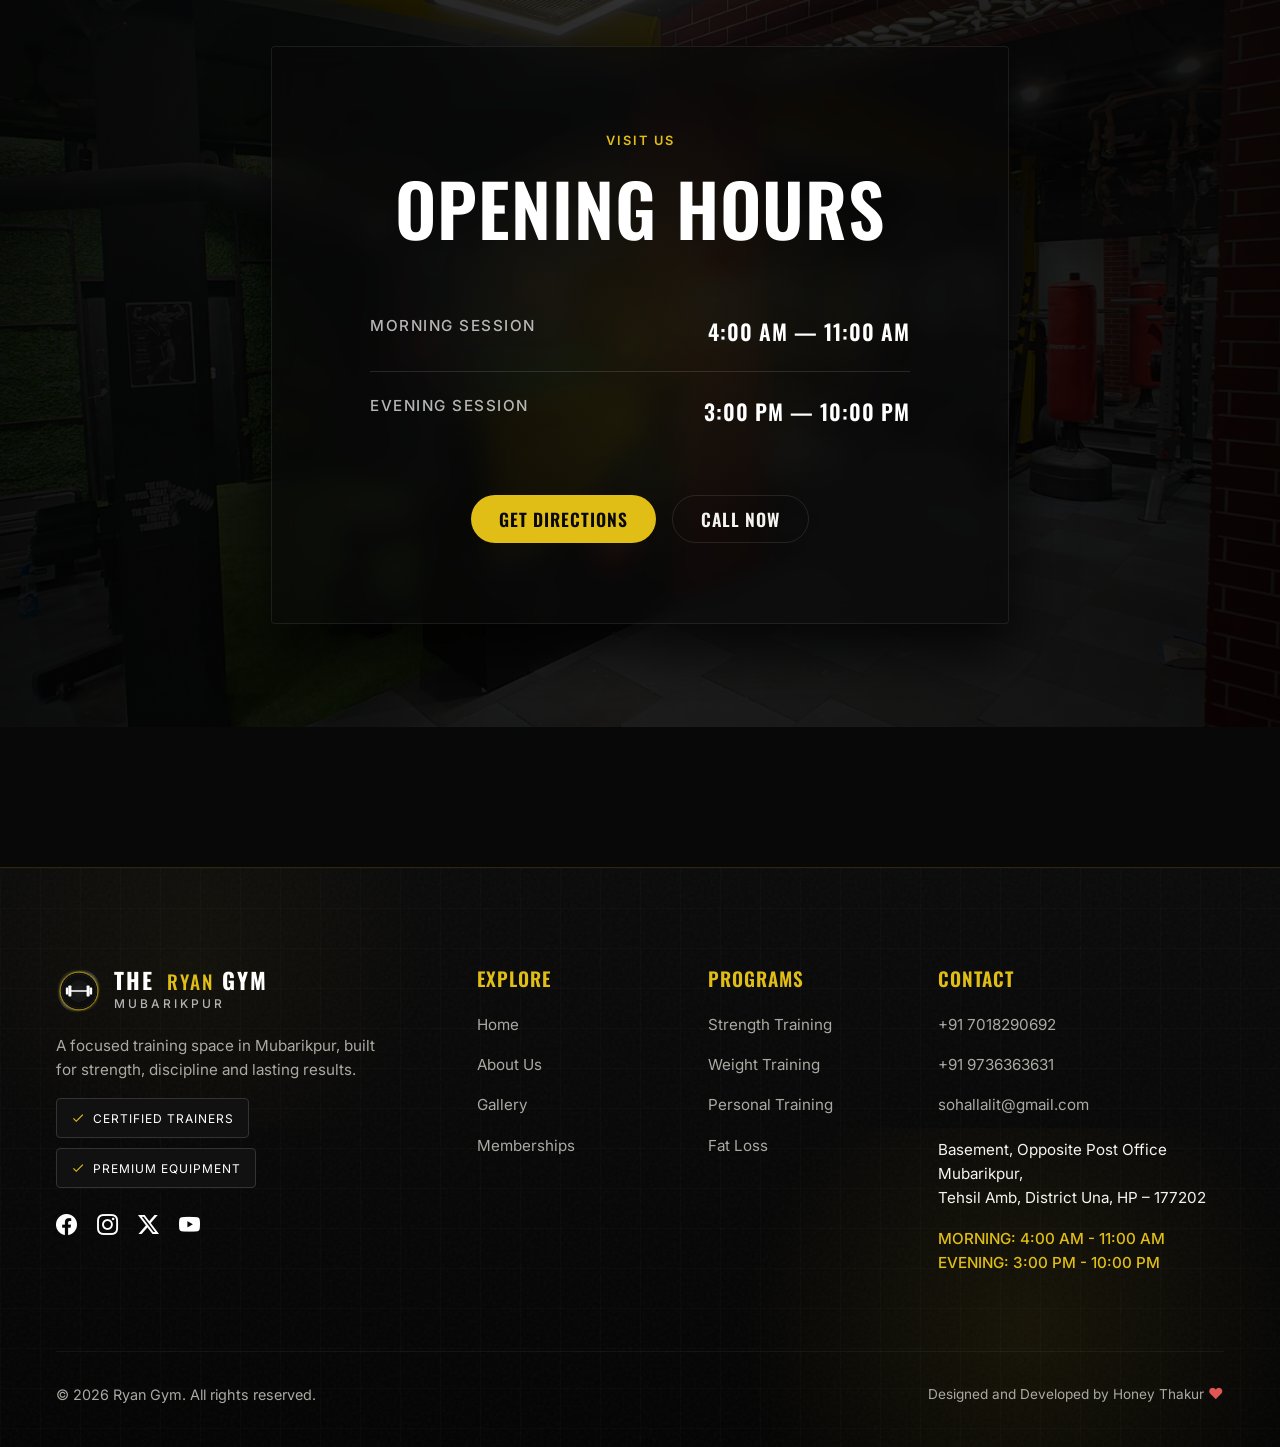
==== commit b1a045c3: "oops" ====
--- a/about.html
+++ b/about.html
@@ -1,10 +1,45 @@
 <!DOCTYPE html>
 <html lang="en">
 <head>
+  <title>About THE RYAN GYM | Mubarikpur, Himachal Pradesh</title>
+  <meta name="description" content="Discover the training environment, equipment and fitness philosophy of THE RYAN GYM in Mubarikpur.">
+  <link rel="canonical" href="https://ryan-gym.vercel.app/about.html">
+  
+  <meta property="og:title" content="About THE RYAN GYM | Mubarikpur, Himachal Pradesh">
+  <meta property="og:description" content="Discover the training environment, equipment and fitness philosophy of THE RYAN GYM in Mubarikpur.">
+  <meta property="og:url" content="https://ryan-gym.vercel.app/about.html">
+  
+  <meta name="twitter:title" content="About THE RYAN GYM | Mubarikpur, Himachal Pradesh">
+  <meta name="twitter:description" content="Discover the training environment, equipment and fitness philosophy of THE RYAN GYM in Mubarikpur.">
+
+  <!-- Basic Metadata -->
+  <meta name="viewport" content="width=device-width, initial-scale=1.0">
+  <meta name="robots" content="index, follow, max-image-preview:large">
+  <meta name="author" content="THE RYAN GYM">
+  
+  <!-- Favicons -->
+  <link rel="icon" href="assets/icons/favicon.svg" type="image/svg+xml">
+  <link rel="icon" href="assets/icons/favicon-32x32.png" sizes="32x32" type="image/png">
+  <link rel="icon" href="assets/icons/favicon-16x16.png" sizes="16x16" type="image/png">
+  <link rel="apple-touch-icon" href="assets/icons/apple-touch-icon.png">
+  <meta name="theme-color" content="#0B0B0B">
+
+  <!-- Open Graph / Facebook -->
+  <meta property="og:type" content="website">
+  <meta property="og:site_name" content="THE RYAN GYM">
+  <meta property="og:image" content="https://ryan-gym.vercel.app/assets/images/the-ryan-gym-social-share.jpg">
+  <meta property="og:image:secure_url" content="https://ryan-gym.vercel.app/assets/images/the-ryan-gym-social-share.jpg">
+  <meta property="og:image:type" content="image/jpeg">
+  <meta property="og:image:width" content="1200">
+  <meta property="og:image:height" content="630">
+  <meta property="og:image:alt" content="THE RYAN GYM in Mubarikpur, Himachal Pradesh">
+
+  <!-- Twitter -->
+  <meta name="twitter:card" content="summary_large_image">
+  <meta name="twitter:image" content="https://ryan-gym.vercel.app/assets/images/the-ryan-gym-social-share.jpg">
+  <meta name="twitter:image:alt" content="THE RYAN GYM in Mubarikpur, Himachal Pradesh">
+
   <meta charset="UTF-8">
-  <meta name="viewport" content="width=device-width, initial-scale=1.0">
-  <title>About Us | THE RYAN GYM</title>
-  <meta name="description" content="Learn about THE RYAN GYM philosophy. We focus on discipline, strength, and providing the best training environment in Mubarikpur.">
   <link rel="stylesheet" href="css/style.css">
   <style>
     /* Intro Section Specifics */
--- a/css/style.css
+++ b/css/style.css
@@ -21,6 +21,11 @@
   /* Spacing */
   --container-width: 1400px; /* Wider for editorial feel */
   --header-height: 90px;
+  /* Radii */
+  --radius-small: 10px;
+  --radius-medium: 16px;
+  --radius-large: 22px;
+  --radius-pill: 999px;
   
   /* Transitions */
   --transition-fast: 0.2s ease;
@@ -132,16 +137,23 @@
   display: inline-flex;
   align-items: center;
   justify-content: center;
-  padding: 16px 36px;
+  padding: 16px 30px;
   font-family: var(--font-heading);
   font-size: 1.1rem;
   font-weight: 600;
   text-transform: uppercase;
   letter-spacing: 1px;
   cursor: pointer;
-  transition: all var(--transition-fast);
   border: none;
-  border-radius: 0; /* Sharp edges */
+  border-radius: var(--radius-pill);
+  transition: transform 0.25s ease, box-shadow 0.25s ease, background-color 0.25s ease, border-color 0.25s ease, color 0.25s ease;
+}
+.btn:hover {
+  transform: translateY(-2px) scale(1.025);
+  box-shadow: 0 8px 20px rgba(0,0,0,0.3);
+}
+.btn:active {
+  transform: translateY(0) scale(0.98);
 }
 
 .btn-primary {
@@ -150,7 +162,6 @@
 }
 .btn-primary:hover {
   background-color: var(--accent-yellow-hover);
-  transform: translateY(-2px);
 }
 
 .btn-outline {
@@ -236,6 +247,16 @@
 }
 .hamburger-line {
   display: block; width: 25px; height: 2px; background-color: #fff; margin: 5px 0; transition: all 0.3s ease;
+}
+
+/* Force hide on desktop to prevent the three white lines appearing next to the logo */
+@media (min-width: 1025px) {
+  .menu-toggle,
+  .mobile-menu-toggle,
+  .hamburger,
+  .nav-toggle {
+    display: none !important;
+  }
 }
 
 /* Header & Logo specific overrides (Shared) */
@@ -574,3 +595,606 @@
     background: linear-gradient(rgba(0, 0, 0, 0.76), rgba(0, 0, 0, 0.82));
   }
 }
+
+/* ==========================================================================
+   URGENT GLOBAL BUTTON SYSTEM & LAYOUT SYSTEM
+   ========================================================================== */
+
+/* 1. BUTTON PILL SHAPES - ENFORCE EVERYWHERE */
+button,
+input[type="submit"],
+input[type="button"],
+.btn,
+.button,
+[class*="btn"]:not(.btn-link),
+[class*="button"],
+.cta,
+.cta-link,
+.cta-button,
+.join-now,
+.join-btn,
+.hero-button,
+.hero-btn,
+.card-button,
+.card-btn,
+.program-cta,
+.membership-cta,
+.contact-btn,
+.submit-btn,
+a[role="button"],
+.btn-solid-yellow,
+.card-cta-btn,
+.card-cta,
+.mem-row .btn-link,
+.mem-card-premium .btn-link {
+  border-radius: 999px !important;
+  transition: transform 0.25s ease, box-shadow 0.25s ease, background-color 0.25s ease, border-color 0.25s ease, color 0.25s ease !important;
+  display: inline-flex !important;
+  align-items: center !important;
+  justify-content: center !important;
+  gap: 8px !important;
+  line-height: 1.1 !important;
+}
+
+/* Base minimum padding and height for buttons that might not have it */
+button, input[type="submit"], input[type="button"], .btn-solid-yellow, .card-cta, .mem-row .btn-link, .mem-card-premium .btn-link, .btn, .card-cta-btn {
+  padding: 13px 28px !important;
+  min-height: 48px !important;
+  text-decoration: none !important;
+}
+
+/* For links that were previously just text but now need pill shapes */
+.card-cta, .mem-row .btn-link, .mem-card-premium .btn-link {
+  background: rgba(255,255,255,0.05) !important;
+  border: 1px solid rgba(255,255,255,0.15) !important;
+  color: var(--accent-yellow) !important;
+  font-family: var(--font-heading) !important;
+  font-size: 0.95rem !important;
+  letter-spacing: 1px !important;
+  text-transform: uppercase !important;
+}
+.card-cta::after, .mem-row .btn-link::after, .mem-card-premium .btn-link::after {
+  display: none !important; /* hide underlines */
+}
+
+/* 2. HOVER EFFECTS - PREMIUM ZOOM */
+button:hover,
+input[type="submit"]:hover,
+input[type="button"]:hover,
+.btn:hover,
+.button:hover,
+[class*="btn"]:not(.btn-link):hover,
+[class*="button"]:hover,
+.cta:hover,
+.cta-button:hover,
+.btn-solid-yellow:hover,
+.card-cta-btn:hover,
+.card-cta:hover,
+.mem-row .btn-link:hover,
+.mem-card-premium .btn-link:hover {
+  transform: translateY(-2px) scale(1.025) !important;
+  box-shadow: 0 6px 16px rgba(0,0,0,0.4) !important;
+}
+button:active, input[type="submit"]:active, input[type="button"]:active, .btn:active, .btn-solid-yellow:active, .card-cta:active, .mem-row .btn-link:active, .card-cta-btn:active, .mem-card-premium .btn-link:active {
+  transform: translateY(0) scale(0.98) !important;
+}
+
+/* 3. FIX SPECIFIC TEXT LINKS */
+/* Protect standard text links in nav and footer from becoming pills */
+.nav-links a:not(.btn), .footer-col a, .btn-link:not(.mem-row .btn-link):not(.mem-card-premium .btn-link) {
+  border-radius: 0 !important;
+  background: transparent !important;
+  border: none !important;
+  min-height: auto !important;
+  padding: 0 !important;
+}
+.nav-links a:not(.btn):hover, .footer-col a:hover, .btn-link:not(.mem-row .btn-link):not(.mem-card-premium .btn-link):hover {
+  transform: none !important;
+  box-shadow: none !important;
+}
+
+/* 4. CARDS & CONTAINERS */
+.program-card, .mem-row, .mem-card-premium, .form-wrapper, 
+.ft-card, .facility-item, .contact-left-panel, .contact-details,
+.gallery-item, .about-mission, .history-image-panel, .pricing-box {
+  border-radius: 16px !important;
+  overflow: hidden;
+}
+.pricing-container, .split-content {
+  border-radius: 20px !important;
+}
+
+/* Images inside Cards */
+.card-img-wrapper, .program-card img, .gallery-item img, 
+.intro-img, .history-image, .phil-top-img, .phil-bottom-img,
+.facility-item img, .ft-card img {
+  border-radius: 16px !important;
+  overflow: hidden !important;
+}
+
+/* Form Elements */
+.form-control, input, select, textarea {
+  border-radius: 12px !important;
+}
+
+/* Subtle Card Hover */
+.program-card, .gallery-item, .mem-card-premium, .ft-card {
+  transition: transform 0.3s ease, box-shadow 0.3s ease !important;
+}
+a.program-card:hover, a.gallery-item:hover, a.mem-card-premium:hover, 
+.program-card:hover, .gallery-item:hover, .mem-card-premium:hover, .ft-card:hover {
+  transform: translateY(-4px) !important;
+}
+.program-card:hover .card-img, .gallery-item:hover img, .ft-card:hover img {
+  transform: scale(1.025) !important;
+  transition: transform 0.3s ease !important;
+}
+
+/* Header fix */
+.nav-links .btn {
+  background-color: var(--accent-yellow) !important;
+  color: var(--bg-primary) !important;
+  padding: 13px 28px !important;
+}
+.nav-links .btn:hover {
+  background-color: var(--accent-yellow-hover) !important;
+}
+
+/* Accessibility */
+:focus-visible {
+  outline: 2px solid var(--accent-yellow);
+  outline-offset: 2px;
+}
+
+/* Reduced Motion */
+@media (prefers-reduced-motion: reduce) {
+  button, input[type="submit"], input[type="button"], .btn, .button, [class*="btn"], [class*="button"], a[role="button"],
+  .card, a, .program-card, .gallery-item, .mem-card-premium, .ft-card, img {
+    transition: none !important;
+    transform: none !important;
+    animation: none !important;
+  }
+}
+
+/* ==========================================================================
+   HOME WELCOME POPUP
+   ========================================================================== */
+
+.home-welcome-popup {
+  position: fixed;
+  top: 0; left: 0; width: 100%; height: 100%;
+  z-index: 9999;
+  display: flex;
+  align-items: center;
+  justify-content: center;
+  opacity: 0;
+  visibility: hidden;
+  transition: opacity 0.4s ease, visibility 0.4s ease;
+}
+.home-welcome-popup[hidden] {
+  display: none !important;
+}
+.home-welcome-popup.is-visible {
+  opacity: 1;
+  visibility: visible;
+}
+
+.home-welcome-popup__backdrop {
+  position: absolute;
+  top: 0; left: 0; width: 100%; height: 100%;
+  background: rgba(0, 0, 0, 0.78);
+  backdrop-filter: blur(4px);
+  -webkit-backdrop-filter: blur(4px);
+}
+
+.home-welcome-popup__dialog {
+  position: relative;
+  width: 900px;
+  max-width: calc(100% - 40px);
+  max-height: 90vh;
+  background: #0d0d0d;
+  border-radius: 20px;
+  border: 1px solid rgba(224, 190, 22, 0.2);
+  display: flex;
+  flex-direction: row;
+  overflow: hidden;
+  box-shadow: 0 25px 50px -12px rgba(0,0,0,0.8);
+  transform: translateY(20px) scale(0.97);
+  transition: transform 0.4s cubic-bezier(0.16, 1, 0.3, 1);
+}
+.home-welcome-popup.is-visible .home-welcome-popup__dialog {
+  transform: translateY(0) scale(1);
+}
+
+.home-welcome-popup__close {
+  position: absolute;
+  top: 15px;
+  right: 15px;
+  width: 40px;
+  height: 40px;
+  border-radius: 50%;
+  background: rgba(0,0,0,0.5);
+  border: 1px solid rgba(255,255,255,0.1);
+  color: #fff;
+  display: flex;
+  align-items: center;
+  justify-content: center;
+  cursor: pointer;
+  z-index: 10;
+  transition: background 0.2s ease, transform 0.2s ease;
+}
+.home-welcome-popup__close:hover {
+  background: rgba(224, 190, 22, 0.9);
+  color: #000;
+  transform: scale(1.05);
+}
+.home-welcome-popup__close:focus-visible {
+  outline: 2px solid var(--accent-yellow);
+  outline-offset: 2px;
+}
+
+.home-welcome-popup__image {
+  flex: 1.2;
+  position: relative;
+  min-height: 400px;
+}
+.home-welcome-popup__image img {
+  width: 100%;
+  height: 100%;
+  object-fit: cover;
+  object-position: center;
+  display: block;
+}
+.home-welcome-popup__overlay {
+  position: absolute;
+  top: 0; left: 0; width: 100%; height: 100%;
+  background: linear-gradient(to right, rgba(0,0,0,0.1), #0d0d0d);
+}
+
+.home-welcome-popup__content {
+  flex: 1.3;
+  padding: 50px 50px 50px 30px;
+  display: flex;
+  flex-direction: column;
+  justify-content: center;
+  overflow-y: auto;
+}
+.home-welcome-popup__label {
+  color: var(--accent-yellow);
+  font-family: var(--font-heading);
+  font-size: 0.85rem;
+  letter-spacing: 2px;
+  text-transform: uppercase;
+  margin-bottom: 15px;
+}
+.home-welcome-popup__heading {
+  font-family: var(--font-heading);
+  font-size: 2.5rem;
+  line-height: 1.1;
+  color: #fff;
+  margin-bottom: 20px;
+  text-transform: uppercase;
+}
+.home-welcome-popup__desc {
+  color: #aaa;
+  font-size: 1rem;
+  line-height: 1.6;
+  margin-bottom: 30px;
+}
+.home-welcome-popup__actions {
+  display: flex;
+  gap: 15px;
+  flex-wrap: wrap;
+  margin-bottom: 25px;
+}
+.home-welcome-popup__timing {
+  font-size: 0.85rem;
+  color: #666;
+  line-height: 1.5;
+  padding-top: 20px;
+  border-top: 1px solid rgba(255,255,255,0.05);
+}
+
+@media (max-width: 768px) {
+  .home-welcome-popup__dialog {
+    flex-direction: column;
+    max-width: calc(100% - 28px);
+    max-height: 88vh;
+    border-radius: 16px;
+  }
+  .home-welcome-popup__image {
+    min-height: 200px;
+    height: 200px;
+    flex: none;
+  }
+  .home-welcome-popup__overlay {
+    background: linear-gradient(to bottom, rgba(0,0,0,0.1), #0d0d0d);
+  }
+  .home-welcome-popup__content {
+    padding: 30px 20px;
+  }
+  .home-welcome-popup__heading {
+    font-size: 2rem;
+  }
+  .home-welcome-popup__actions {
+    flex-direction: column;
+  }
+  .home-welcome-popup__actions .btn {
+    width: 100%;
+  }
+}
+
+@media (prefers-reduced-motion: reduce) {
+  .home-welcome-popup {
+    transition: none !important;
+  }
+  .home-welcome-popup__dialog {
+    transition: none !important;
+    transform: none !important;
+  }
+  .home-welcome-popup.is-visible .home-welcome-popup__dialog {
+    transform: none !important;
+  }
+}
+
+/* ==========================================================================
+   FINAL RESPONSIVE QUALITY AUDIT (GLOBAL OVERRIDES)
+   ========================================================================== */
+
+/* 1. GLOBAL OVERFLOW & MEDIA CONSTRAINTS */
+html, body {
+  max-width: 100%;
+  overflow-x: hidden;
+}
+img, video, iframe {
+  max-width: 100%;
+}
+
+/* 2. CONTAINER SCALING */
+.container {
+  width: 100%;
+  max-width: 1360px;
+  margin: 0 auto;
+  padding-inline: clamp(16px, 5vw, 56px) !important;
+}
+
+/* 3. FLUID TYPOGRAPHY */
+.heading-xl {
+  font-size: clamp(2.5rem, 8vw, 6rem) !important;
+  line-height: 1.05 !important;
+  word-wrap: break-word;
+}
+.heading-lg {
+  font-size: clamp(2rem, 6vw, 4.5rem) !important;
+  line-height: 1.1 !important;
+}
+.page-hero-heading {
+  font-size: clamp(2.2rem, 6vw, 4rem) !important;
+  line-height: 1.05 !important;
+}
+h1, h2, h3, h4, h5, h6 {
+  overflow-wrap: break-word;
+  word-wrap: break-word;
+}
+.logo-text-wrapper {
+  max-width: 100%;
+}
+
+/* 4. SECTION SPACING */
+.section, .programs-wrapper, .gallery-section {
+  padding-top: clamp(60px, 8vw, 120px) !important;
+  padding-bottom: clamp(60px, 8vw, 120px) !important;
+}
+.page-hero {
+  min-height: clamp(350px, 45vh, 500px) !important;
+  padding-top: clamp(140px, 15vh, 200px) !important;
+  padding-bottom: clamp(60px, 8vh, 100px) !important;
+}
+.hero {
+  min-height: clamp(500px, 60vh, 760px) !important;
+  padding-top: clamp(140px, 15vh, 200px) !important;
+  padding-bottom: clamp(60px, 8vh, 100px) !important;
+}
+
+/* 5. HEADER & MOBILE MENU OVERRIDES */
+.logo-badge {
+  width: clamp(36px, 5vw, 46px) !important;
+  height: clamp(36px, 5vw, 46px) !important;
+}
+.logo-text {
+  font-size: clamp(1.1rem, 2.5vw, 1.4rem) !important;
+}
+.logo-subtext {
+  font-size: clamp(0.6rem, 1.2vw, 0.75rem) !important;
+}
+.header {
+  padding: 15px 0 !important;
+}
+.header.scrolled {
+  padding: 10px 0 !important;
+}
+
+/* Fix desktop hamburger artifact completely */
+@media (min-width: 1025px) {
+  .hamburger {
+    display: none !important;
+  }
+}
+
+@media (max-width: 1024px) {
+  .nav-links {
+    position: fixed;
+    top: 0; right: -100%;
+    width: 100%; max-width: 380px; height: 100vh;
+    background-color: #080808;
+    border-left: 1px solid rgba(224, 190, 22, 0.2);
+    flex-direction: column !important;
+    justify-content: flex-start !important;
+    align-items: flex-start !important;
+    padding: 100px 40px 40px 40px !important;
+    transition: right 0.4s cubic-bezier(0.16, 1, 0.3, 1) !important;
+    overflow-y: auto;
+    z-index: 1000;
+  }
+  .nav-links.active {
+    right: 0 !important;
+  }
+  .nav-links a {
+    font-size: 1.3rem !important;
+    margin: 12px 0 !important;
+    width: 100%;
+    display: block;
+  }
+  .hamburger {
+    display: block !important;
+    z-index: 1001;
+    position: relative;
+    padding: 10px;
+  }
+}
+
+/* 6. PAGE-SPECIFIC GRIDS & LAYOUTS */
+/* Programs Grid */
+.programs-grid {
+  display: grid !important;
+  grid-template-columns: repeat(3, 1fr) !important;
+  gap: 30px !important;
+}
+@media (max-width: 1024px) {
+  .programs-grid {
+    grid-template-columns: repeat(2, 1fr) !important;
+  }
+}
+@media (max-width: 650px) {
+  .programs-grid {
+    grid-template-columns: 1fr !important;
+  }
+  .card-img-wrapper {
+    height: clamp(220px, 50vw, 280px) !important;
+  }
+}
+
+/* Gallery Masonry */
+.masonry-grid {
+  column-count: 3 !important;
+  column-gap: 20px !important;
+}
+.gallery-item {
+  display: inline-block !important;
+  width: 100% !important;
+  margin-bottom: 20px !important;
+}
+@media (max-width: 992px) {
+  .masonry-grid { column-count: 2 !important; }
+}
+@media (max-width: 576px) {
+  .masonry-grid { column-count: 1 !important; }
+}
+
+/* Memberships */
+@media (max-width: 992px) {
+  .mem-row {
+    flex-direction: column !important;
+    align-items: stretch !important;
+    gap: 20px !important;
+    padding: 24px !important;
+  }
+  .mem-row .mem-price {
+    text-align: left !important;
+    border-left: none !important;
+    border-top: 1px solid rgba(255,255,255,0.1) !important;
+    padding-left: 0 !important;
+    padding-top: 20px !important;
+  }
+  .mem-cta-buttons {
+    flex-direction: column !important;
+  }
+  .mem-cta-buttons .btn {
+    width: 100% !important;
+  }
+}
+
+/* Contact & Split Layouts (About, Index) */
+@media (max-width: 992px) {
+  .split-layout, .contact-split {
+    flex-direction: column !important;
+    gap: 40px !important;
+  }
+  .split-layout.reverse {
+    flex-direction: column !important; /* Do not reverse on mobile usually, image top or bottom */
+  }
+  .split-content, .split-image, .contact-info, .form-wrapper {
+    width: 100% !important;
+    flex: none !important;
+  }
+  .contact-info { padding-right: 0 !important; }
+}
+
+/* 7. IMAGES & CROPPING */
+.hero-bg-img, .page-hero-bg, .split-image img, .card-img-wrapper img {
+  object-fit: cover !important;
+}
+@media (max-width: 768px) {
+  .split-image {
+    min-height: 250px !important;
+  }
+  .split-image img {
+    height: auto !important;
+    min-height: 250px !important;
+  }
+}
+
+/* 8. FORMS & MAPS */
+.form-control, input, select, textarea {
+  font-size: 16px !important; /* Prevent iOS zoom */
+  width: 100% !important;
+  border-radius: 12px !important;
+}
+iframe[src*="google.com/maps"] {
+  height: clamp(340px, 50vh, 450px) !important;
+  width: 100% !important;
+  display: block !important;
+}
+
+/* 9. BUTTONS (Safety Net for Pill Shape) */
+.btn, button, input[type="submit"] {
+  border-radius: 999px !important;
+  min-height: 48px !important;
+  display: inline-flex !important;
+  align-items: center !important;
+  justify-content: center !important;
+}
+@media (max-width: 480px) {
+  .btn, .hero-buttons .btn {
+    width: 100% !important;
+    text-align: center !important;
+  }
+  .hero-buttons {
+    flex-direction: column !important;
+    width: 100% !important;
+  }
+}
+
+/* 10. POPUP & LIGHTBOX OVERFLOW */
+@media (max-width: 768px) {
+  .home-welcome-popup__dialog {
+    width: calc(100% - 24px) !important;
+    max-height: 88vh !important;
+  }
+  .lightbox-content {
+    max-width: calc(100% - 24px) !important;
+  }
+}
+
+/* 11. FOOTER MOBILE STACKING */
+@media (max-width: 768px) {
+  .footer-grid {
+    display: flex !important;
+    flex-direction: column !important;
+    gap: 40px !important;
+  }
+  .footer-col {
+    width: 100% !important;
+  }
+}
+
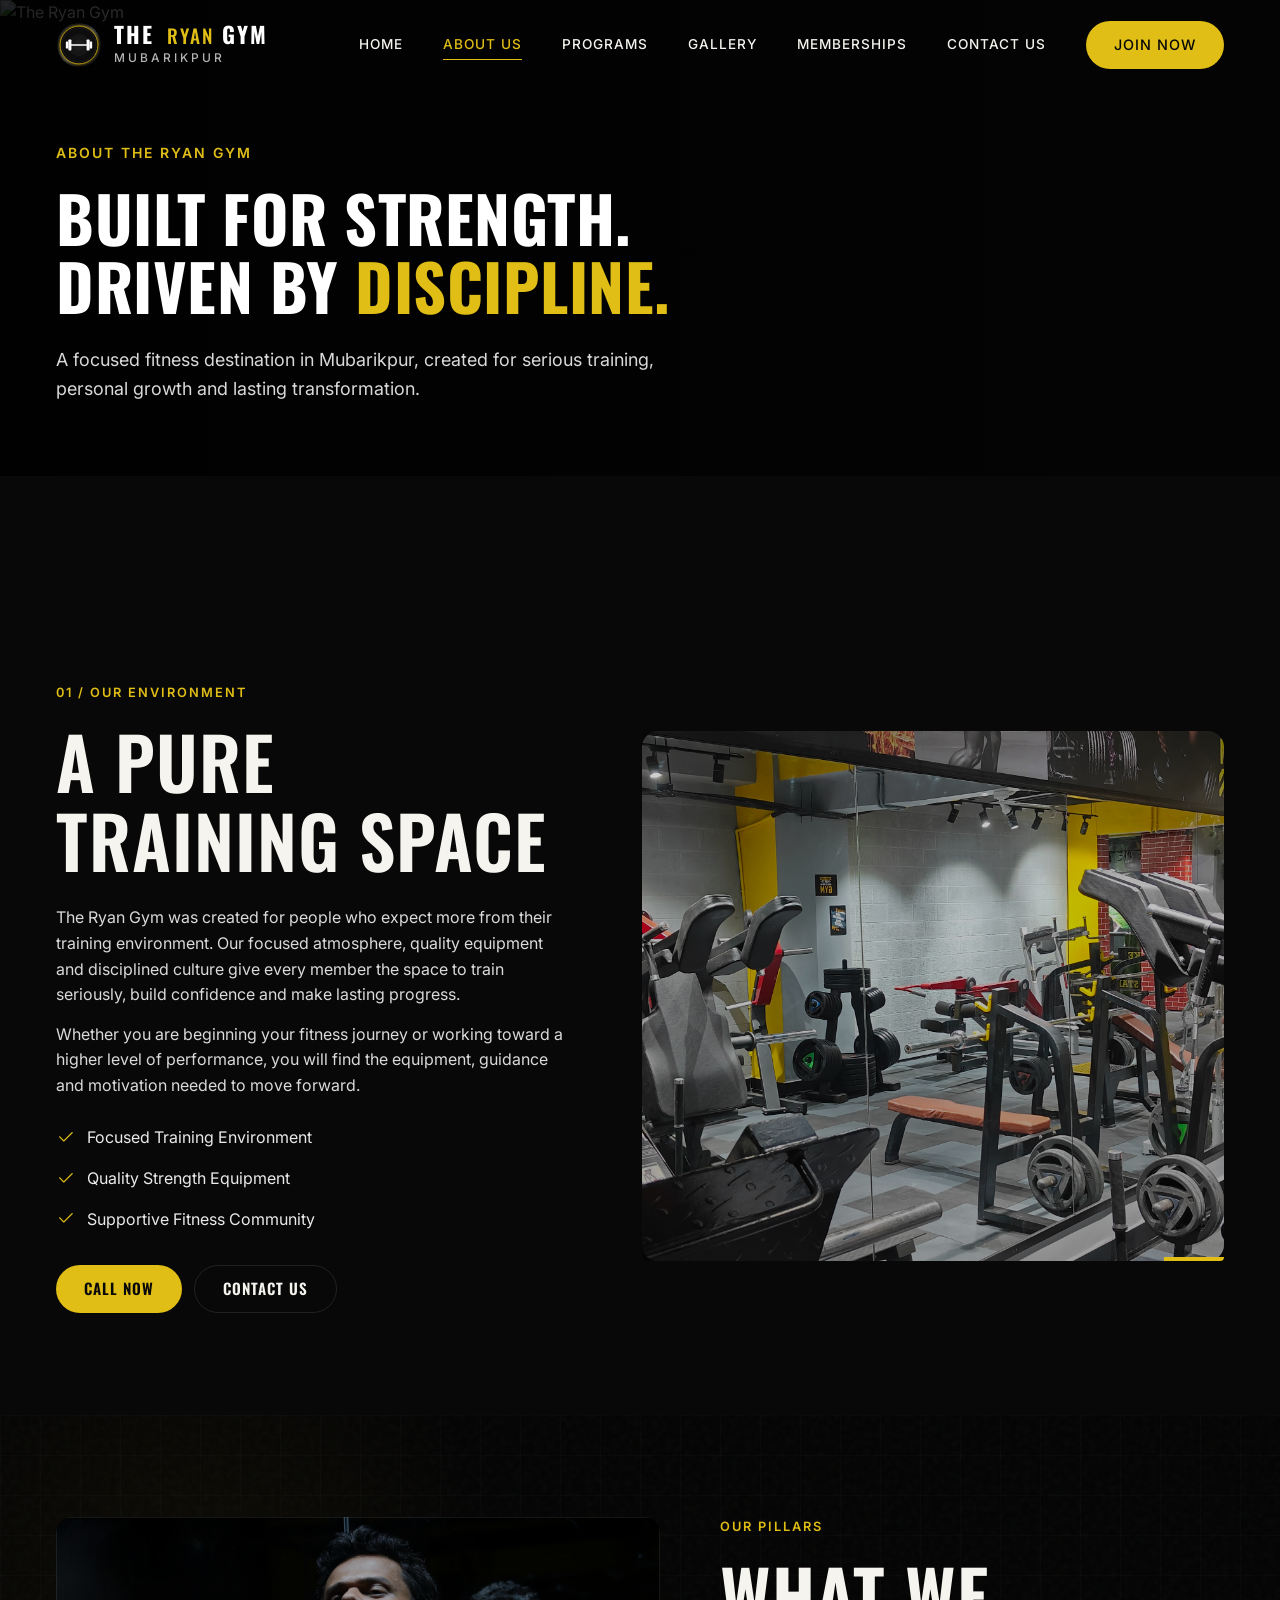
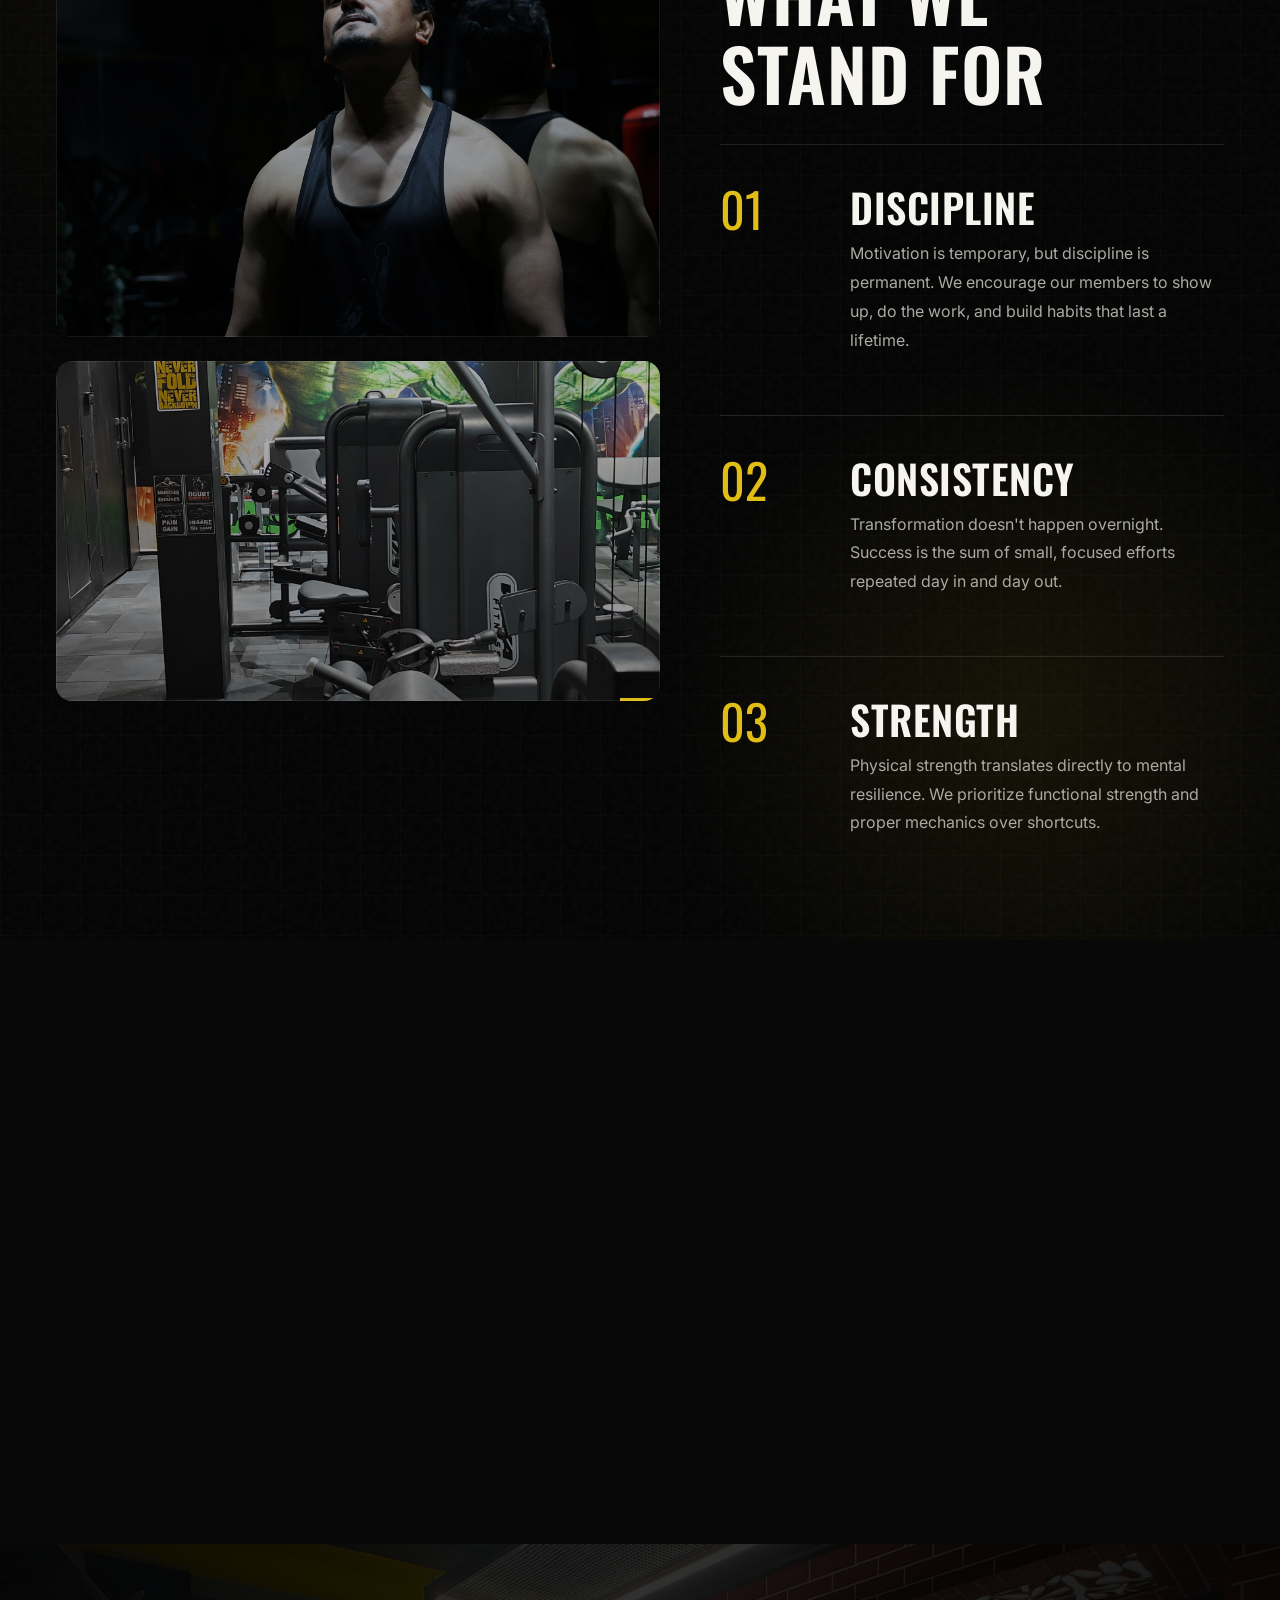
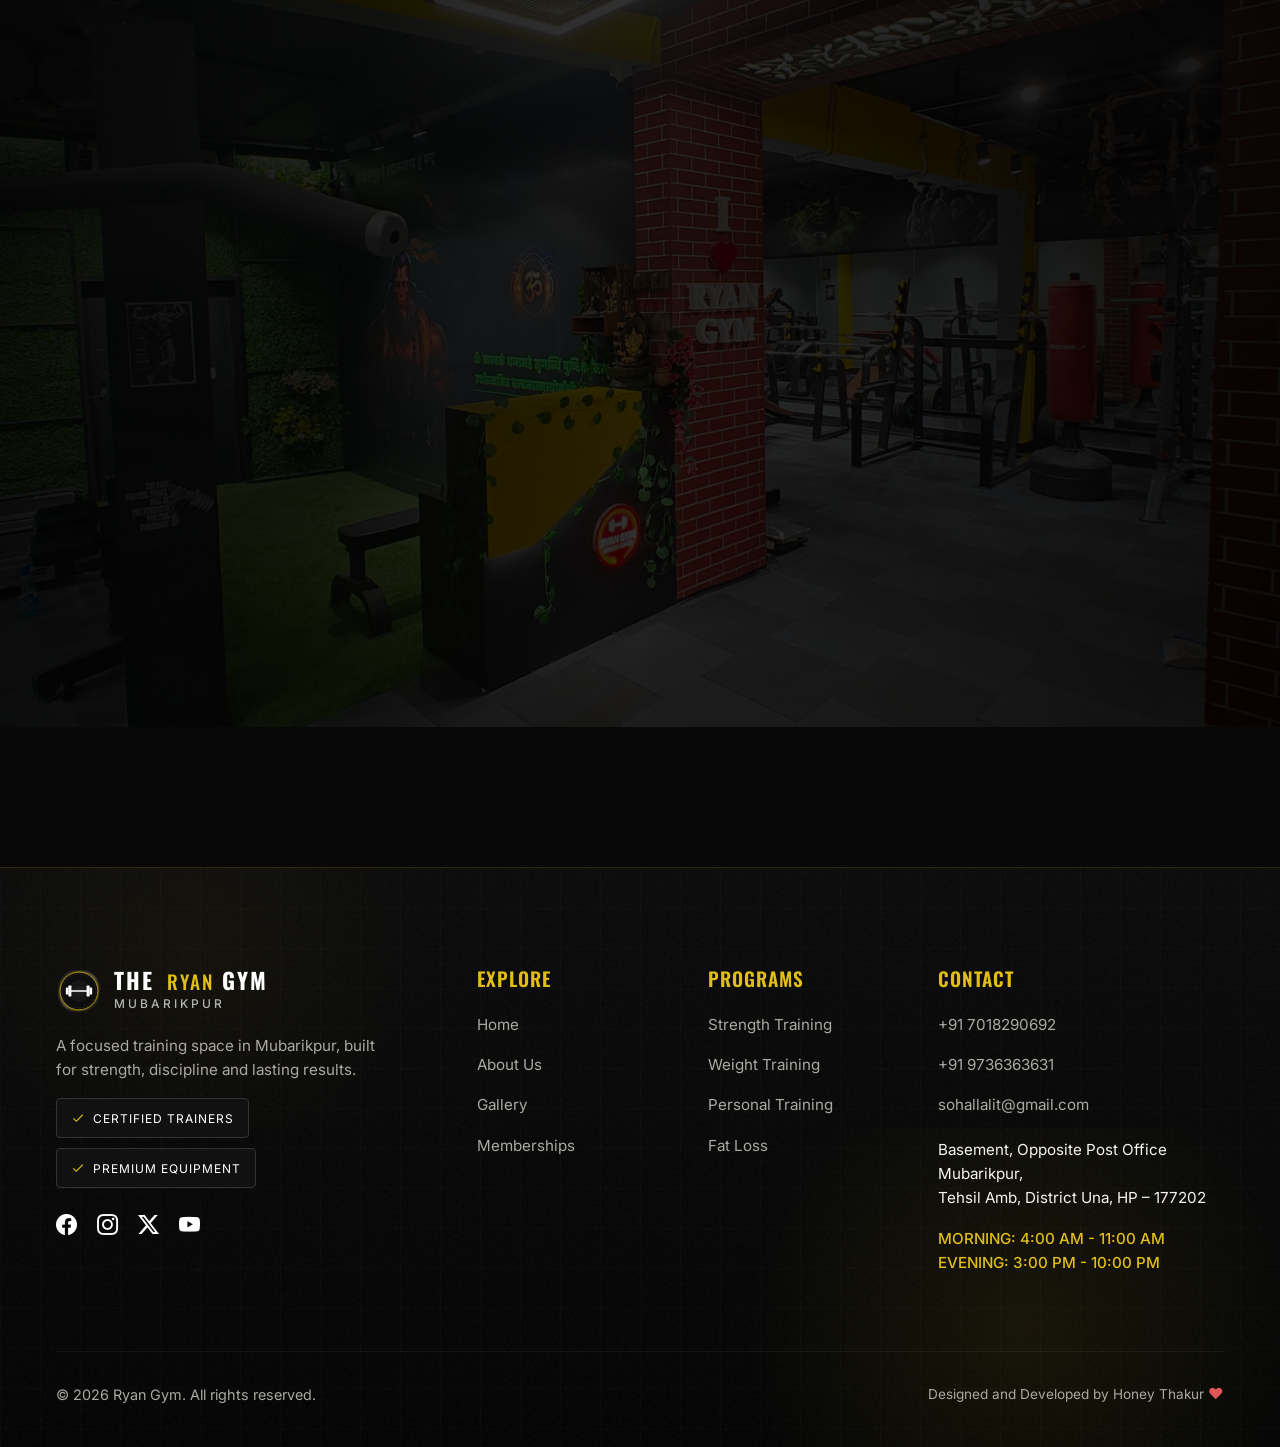
==== commit d327a628: "done" ====
--- a/about.html
+++ b/about.html
@@ -27,17 +27,17 @@
   <!-- Open Graph / Facebook -->
   <meta property="og:type" content="website">
   <meta property="og:site_name" content="THE RYAN GYM">
-  <meta property="og:image" content="https://ryan-gym.vercel.app/assets/images/the-ryan-gym-social-share.jpg">
-  <meta property="og:image:secure_url" content="https://ryan-gym.vercel.app/assets/images/the-ryan-gym-social-share.jpg">
+  <meta property="og:image" content="https://ryan-gym.vercel.app/assets/images/the-ryan-gym-social-share-v2.jpg">
+  <meta property="og:image:secure_url" content="https://ryan-gym.vercel.app/assets/images/the-ryan-gym-social-share-v2.jpg">
   <meta property="og:image:type" content="image/jpeg">
   <meta property="og:image:width" content="1200">
   <meta property="og:image:height" content="630">
-  <meta property="og:image:alt" content="THE RYAN GYM in Mubarikpur, Himachal Pradesh">
+  <meta property="og:image:alt" content="THE RYAN GYM — Stronger Everyday in Mubarikpur">
 
   <!-- Twitter -->
   <meta name="twitter:card" content="summary_large_image">
-  <meta name="twitter:image" content="https://ryan-gym.vercel.app/assets/images/the-ryan-gym-social-share.jpg">
-  <meta name="twitter:image:alt" content="THE RYAN GYM in Mubarikpur, Himachal Pradesh">
+  <meta name="twitter:image" content="https://ryan-gym.vercel.app/assets/images/the-ryan-gym-social-share-v2.jpg">
+  <meta name="twitter:image:alt" content="THE RYAN GYM — Stronger Everyday in Mubarikpur">
 
   <meta charset="UTF-8">
   <link rel="stylesheet" href="css/style.css">
